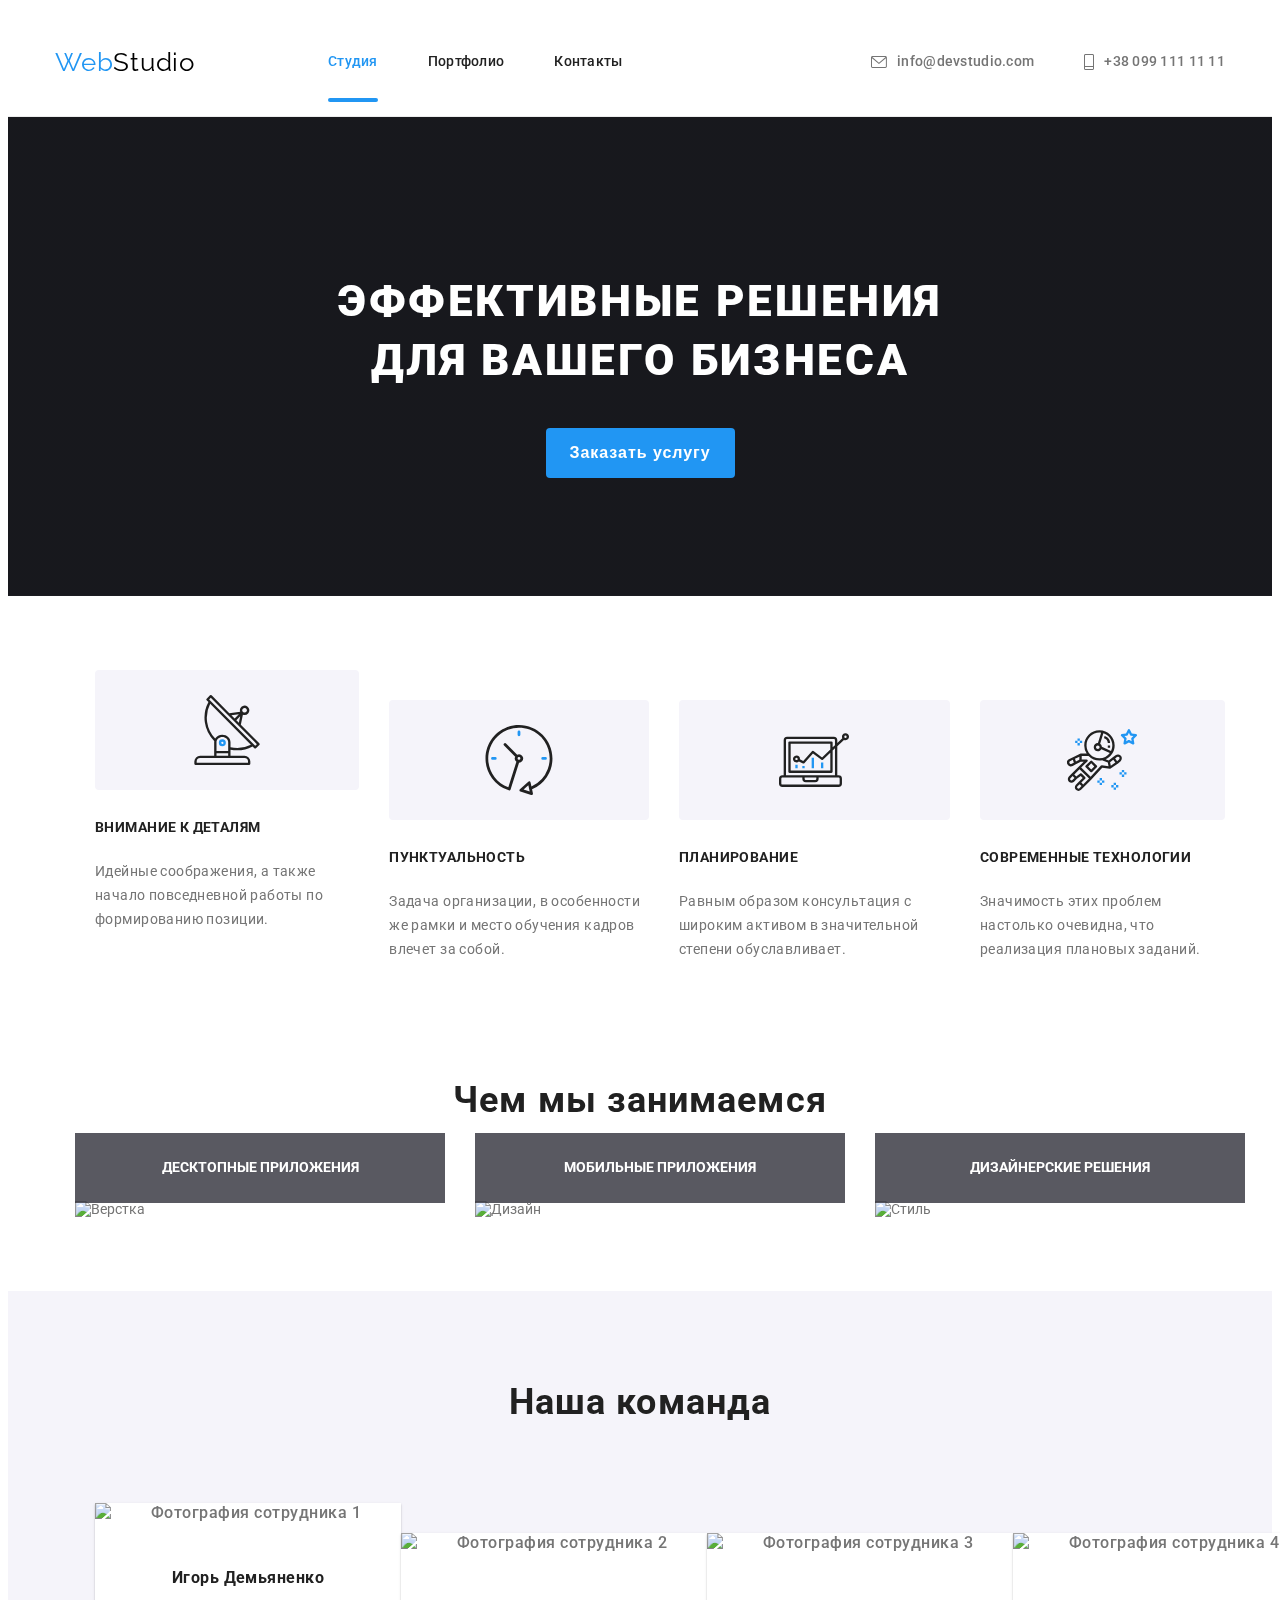
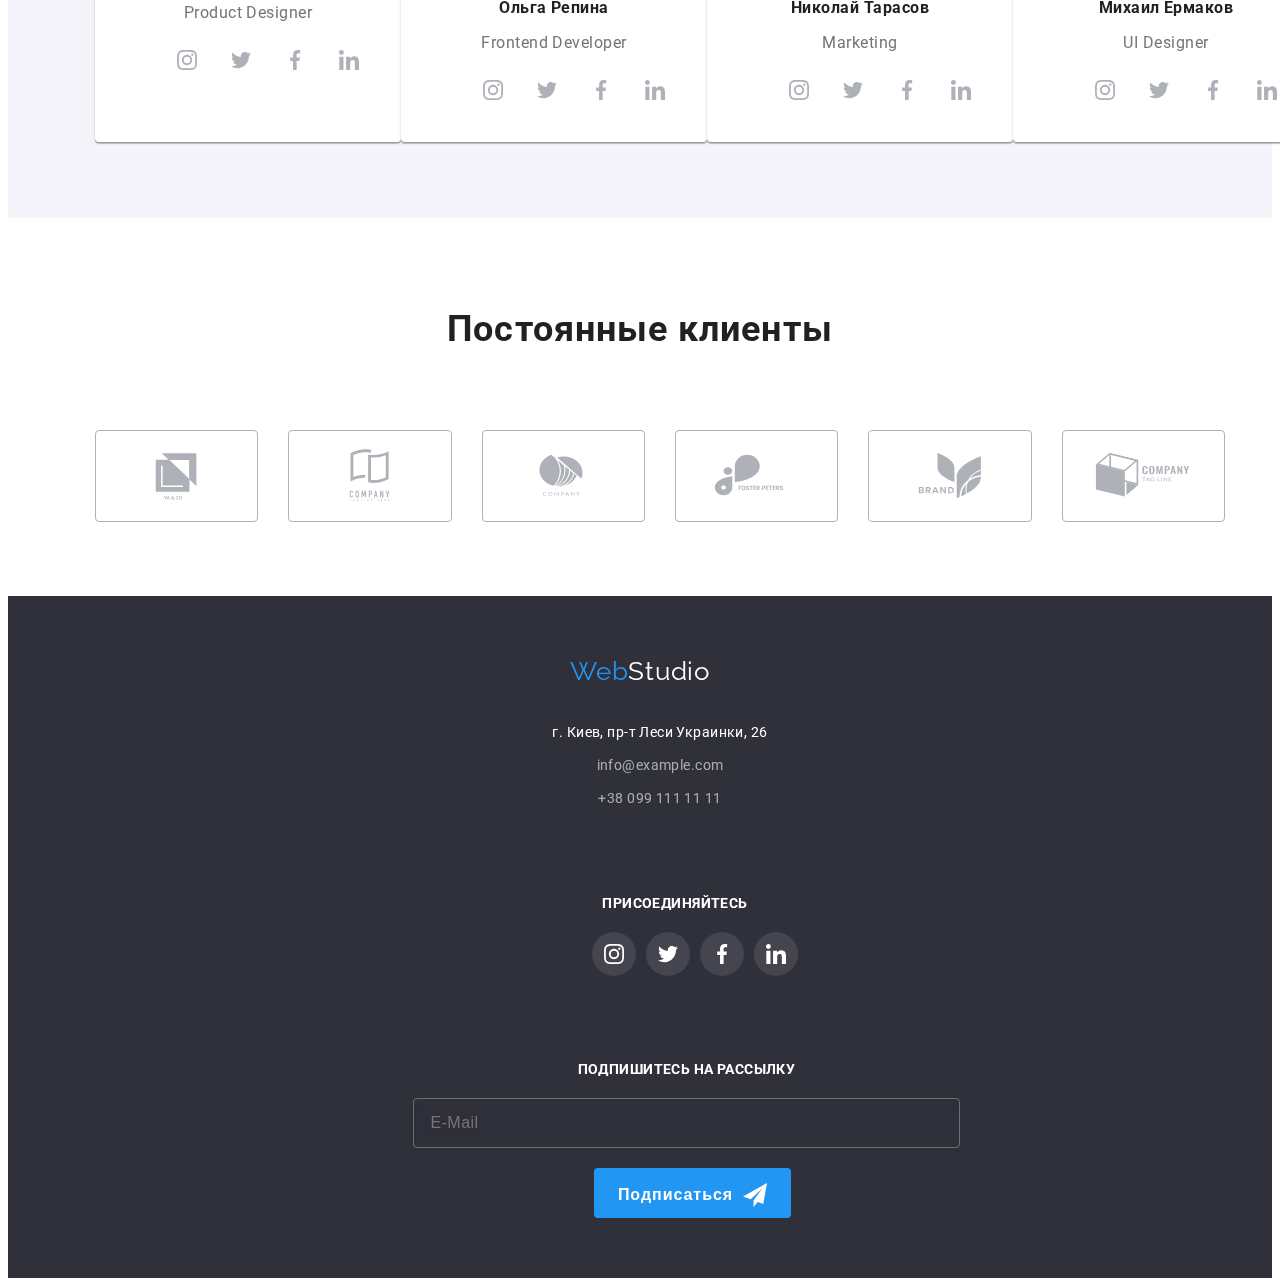
==== index.html @ 8afe24b3 "ver 1" ====
<!DOCTYPE html>
<html lang="ru">
  <head>
    <meta charset="UTF-8" />
    <meta http-equiv="X-UA-Compatible" content="IE=edge" />
    <meta name="viewport" content="width=device-width, initial-scale=1.0" />
    <title>Главная</title>
    <link
      href="https://fonts.googleapis.com/css2?family=Raleway:wght@700&family=Roboto:wght@400;500;700;900&display=swap"
      rel="stylesheet"
    />
    <!-- <link rel="stylesheet" href="node_modules/modern-normalize/modern-normalize.css"> -->
    <link rel="stylesheet" href="./css/normalize.css" />
    <link rel="stylesheet" href="./css/main.min.css" />
  </head>
  <body class="page">
    <!-- Шапка -->
    <header class="page-header">
      <div class="container page-header__container">
        <nav class="navigation">
          <!-- Logo -->
          <div class="logo">
            <a class="logo__link" href="/"
              ><span class="logo__first-text-part">
                Web<span class="logo__second-text-part">Studio</span>
              </span></a
            >
          </div>

          <!-- Navigation -->
          <ul class="navigation__pages">
            <li class="navigation__item">
              <a class="navigation__link navigation__link--active-page" href="./index.html"
                >Студия</a
              >
            </li>
            <li class="navigation__item">
              <a class="navigation__link navigation__link--hover" href="./portfolio.html"
                >Портфолио</a
              >
            </li>
            <li class="navigation__item">
              <a class="navigation__link navigation__link--hover" href="./contacts.html"
                >Контакты</a
              >
            </li>
          </ul>
        </nav>

        <!-- Contacts -->
        <ul class="contacts">
          <li class="contacts__item">
            <a class="contacts__link" href="mailto:info@example.com">
              <svg class="contacts__icon contacts__icon--email">
                <use xlink:href="./images/icons.svg#icon-letter"></use>
              </svg>
              info@devstudio.com
            </a>
          </li>
          <li class="contacts__item">
            <a class="contacts__link" href="tel:380961111111">
              <svg class="contacts__icon contacts__icon--tel">
                <use xlink:href="./images/icons.svg#icon-phone"></use>
              </svg>
              +38 099 111 11 11
            </a>
          </li>
        </ul>

        <!-- Menu button -->
        <svg class="page-header__icon-menu" data-menu>
          <use xlink:href="./images/icons.svg#icon-menu"></use>
        </svg>
      </div>
    </header>

    <main>
      <section class="page-main">
        <!-- Main title -->
        <h1 class="page-main__title is-hidden">Веб-студия по разработке сайтов</h1>

        <!-- Заказать услугу -->
        <section class="order-section">
          <h2 class="order-section__title">Эффективные решения<br />для вашего бизнеса</h2>
          <button class="btn btn--order-section" type="button" data-modal-open>
            Заказать услугу <span></span><span></span><span></span><span></span>
          </button>
        </section>

        <!-- Особенности -->
        <section class="quality-section">
          <div class="container quality-section__container">
            <h2 class="quality-section__title is-hidden">Особенности</h2>

            <ul class="quality-section__list">
              <li class="quality-section__item">
                <div class="quality-section__icon-wrapper">
                  <svg class="quality-section__icon">
                    <use xlink:href="./images/icons.svg#icon-antenna"></use>
                  </svg>
                </div>
                <h3 class="quality-section__item-title">Внимание к деталям</h3>
                <p class="quality-section__text">
                  Идейные соображения, а также начало повседневной работы по формированию позиции.
                </p>
              </li>

              <li class="quality-section__item">
                <div class="quality-section__icon-wrapper">
                  <svg class="quality-section__icon">
                    <use xlink:href="./images/icons.svg#icon-clock"></use>
                  </svg>
                </div>
                <h3 class="quality-section__item-title">Пунктуальность</h3>
                <p class="quality-section__text">
                  Задача организации, в особенности же рамки и место обучения кадров влечет за
                  собой.
                </p>
              </li>

              <li class="quality-section__item">
                <div class="quality-section__icon-wrapper">
                  <svg class="quality-section__icon">
                    <use xlink:href="./images/icons.svg#icon-diagram"></use>
                  </svg>
                </div>
                <h3 class="quality-section__item-title">Планирование</h3>
                <p class="quality-section__text">
                  Равным образом консультация с широким активом в значительной степени
                  обуславливает.
                </p>
              </li>

              <li class="quality-section__item">
                <div class="quality-section__icon-wrapper">
                  <svg class="quality-section__icon">
                    <use xlink:href="./images/icons.svg#icon-astronaut"></use>
                  </svg>
                </div>
                <h3 class="quality-section__item-title">Современные технологии</h3>
                <p class="quality-section__text">
                  Значимость этих проблем настолько очевидна, что реализация плановых заданий.
                </p>
              </li>
            </ul>
          </div>
        </section>

        <!-- Чем мы занимаемся -->
        <section class="ourskills-section">
          <div class="container ourskills-section__container">
            <h2 class="ourskills-section__title">Чем мы занимаемся</h2>

            <ul class="ourskills-section__list">
              <li class="ourskills-section__item">
                <img
                  class="ourskills-section__picture"
                  src="./images/wedo1.jpg"
                  alt="Верстка"
                  width="370"
                />
                <p class="ourskills-section__text">Десктопные приложения</p>
              </li>
              <li class="ourskills-section__item">
                <img
                  class="ourskills-section__picture"
                  src="./images/wedo2.jpg"
                  alt="Дизайн"
                  width="370"
                />
                <p class="ourskills-section__text">Мобильные приложения</p>
              </li>
              <li class="ourskills-section__item">
                <img
                  class="ourskills-section__picture"
                  src="./images/wedo3.jpg"
                  alt="Стиль"
                  width="370"
                />
                <p class="ourskills-section__text">Дизайнерские решения</p>
              </li>
            </ul>
          </div>
        </section>

        <!-- Наша команда -->
        <section class="team-section">
          <div class="container team-section__container">
            <!-- Team title -->
            <h2 class="team-section__title">Наша команда</h2>

            <!-- Team list -->
            <ul class="team-section__list">
              <li class="team-section__item card">
                <img
                  class="card__picture"
                  src="./images/team1.jpg"
                  alt="Фотография сотрудника 1"
                  width="270"
                />
                <div class="card__footer">
                  <h3 class="card__name">Игорь Демьяненко</h3>
                  <p class="card__text">Product Designer</p>

                  <ul class="social-icons">
                    <li class="social-icons__item">
                      <a class="social-icons__link" href="http://instagram.com/smorodsky">
                        <div class="social-icons__ellipse">
                          <svg class="social-icons__icon">
                            <use xlink:href="./images/icons.svg#icon-instagram"></use>
                          </svg>
                        </div>
                      </a>
                    </li>
                    <li class="social-icons__item">
                      <a class="social-icons__link" href="http://twitter.com/smorodskiy">
                        <div class="social-icons__ellipse">
                          <svg class="social-icons__icon">
                            <use xlink:href="./images/icons.svg#icon-twitter"></use>
                          </svg>
                        </div>
                      </a>
                    </li>
                    <li class="social-icons__item">
                      <a class="social-icons__link" href="http://facebook.com/smorodsky">
                        <div class="social-icons__ellipse">
                          <svg class="social-icons__icon">
                            <use xlink:href="./images/icons.svg#icon-facebook"></use>
                          </svg>
                        </div>
                      </a>
                    </li>
                    <li class="social-icons__item">
                      <a class="social-icons__link" href="http://linkedin.com/in/igor-smorodskiy">
                        <div class="social-icons__ellipse">
                          <svg class="social-icons__icon">
                            <use xlink:href="./images/icons.svg#icon-linkedin"></use>
                          </svg>
                        </div>
                      </a>
                    </li>
                  </ul>
                </div>
              </li>

              <li class="team-section__item card">
                <img
                  class="card__picture"
                  src="./images/team2.jpg"
                  alt="Фотография сотрудника 2"
                  width="270"
                />
                <div class="card__footer">
                  <h3 class="card__name">Ольга Репина</h3>
                  <p class="card__text">Frontend Developer</p>

                  <ul class="social-icons">
                    <li class="social-icons__item">
                      <a class="social-icons__link" href="http://instagram.com/smorodsky">
                        <div class="social-icons__ellipse">
                          <svg class="social-icons__icon">
                            <use xlink:href="./images/icons.svg#icon-instagram"></use>
                          </svg>
                        </div>
                      </a>
                    </li>
                    <li class="social-icons__item">
                      <a class="social-icons__link" href="http://twitter.com/smorodskiy">
                        <div class="social-icons__ellipse">
                          <svg class="social-icons__icon">
                            <use xlink:href="./images/icons.svg#icon-twitter"></use>
                          </svg>
                        </div>
                      </a>
                    </li>
                    <li class="social-icons__item">
                      <a class="social-icons__link" href="http://facebook.com/smorodsky">
                        <div class="social-icons__ellipse">
                          <svg class="social-icons__icon">
                            <use xlink:href="./images/icons.svg#icon-facebook"></use>
                          </svg>
                        </div>
                      </a>
                    </li>
                    <li class="social-icons__item">
                      <a class="social-icons__link" href="http://linkedin.com/in/igor-smorodskiy">
                        <div class="social-icons__ellipse">
                          <svg class="social-icons__icon">
                            <use xlink:href="./images/icons.svg#icon-linkedin"></use>
                          </svg>
                        </div>
                      </a>
                    </li>
                  </ul>
                </div>
              </li>

              <li class="team-section__item card">
                <img
                  class="card__picture"
                  src="./images/team3.jpg"
                  alt="Фотография сотрудника 3"
                  width="270"
                />
                <div class="card__footer">
                  <h3 class="card__name">Николай Тарасов</h3>
                  <p class="card__text">Marketing</p>

                  <ul class="social-icons">
                    <li class="social-icons__item">
                      <a class="social-icons__link" href="http://instagram.com/smorodsky">
                        <div class="social-icons__ellipse">
                          <svg class="social-icons__icon">
                            <use xlink:href="./images/icons.svg#icon-instagram"></use>
                          </svg>
                        </div>
                      </a>
                    </li>
                    <li class="social-icons__item">
                      <a class="social-icons__link" href="http://twitter.com/smorodskiy">
                        <div class="social-icons__ellipse">
                          <svg class="social-icons__icon">
                            <use xlink:href="./images/icons.svg#icon-twitter"></use>
                          </svg>
                        </div>
                      </a>
                    </li>
                    <li class="social-icons__item">
                      <a class="social-icons__link" href="http://facebook.com/smorodsky">
                        <div class="social-icons__ellipse">
                          <svg class="social-icons__icon">
                            <use xlink:href="./images/icons.svg#icon-facebook"></use>
                          </svg>
                        </div>
                      </a>
                    </li>
                    <li class="social-icons__item">
                      <a class="social-icons__link" href="http://linkedin.com/in/igor-smorodskiy">
                        <div class="social-icons__ellipse">
                          <svg class="social-icons__icon">
                            <use xlink:href="./images/icons.svg#icon-linkedin"></use>
                          </svg>
                        </div>
                      </a>
                    </li>
                  </ul>
                </div>
              </li>

              <li class="team-section__item card">
                <img
                  class="card__picture"
                  src="./images/team4.jpg"
                  alt="Фотография сотрудника 4"
                  width="270"
                />
                <div class="card__footer">
                  <h3 class="card__name">Михаил Ермаков</h3>
                  <p class="card__text">UI Designer</p>

                  <!-- Social icons -->
                  <ul class="social-icons">
                    <li class="social-icons__item">
                      <a class="social-icons__link" href="http://instagram.com/smorodsky">
                        <div class="social-icons__ellipse">
                          <svg class="social-icons__icon">
                            <use xlink:href="./images/icons.svg#icon-instagram"></use>
                          </svg>
                        </div>
                      </a>
                    </li>
                    <li class="social-icons__item">
                      <a class="social-icons__link" href="http://twitter.com/smorodskiy">
                        <div class="social-icons__ellipse">
                          <svg class="social-icons__icon">
                            <use xlink:href="./images/icons.svg#icon-twitter"></use>
                          </svg>
                        </div>
                      </a>
                    </li>
                    <li class="social-icons__item">
                      <a class="social-icons__link" href="http://facebook.com/smorodsky">
                        <div class="social-icons__ellipse">
                          <svg class="social-icons__icon">
                            <use xlink:href="./images/icons.svg#icon-facebook"></use>
                          </svg>
                        </div>
                      </a>
                    </li>
                    <li class="social-icons__item">
                      <a class="social-icons__link" href="http://linkedin.com/in/igor-smorodskiy">
                        <div class="social-icons__ellipse">
                          <svg class="social-icons__icon">
                            <use xlink:href="./images/icons.svg#icon-linkedin"></use>
                          </svg>
                        </div>
                      </a>
                    </li>
                  </ul>
                </div>
              </li>
            </ul>
          </div>
        </section>

        <!-- Постоянные клиенты -->
        <section class="best-clients-section">
          <div class="container best-clients-section__container">
            <h2 class="best-clients-section__title">Постоянные клиенты</h2>

            <ul class="best-clients-section__list">
              <li class="best-clients-section__item">
                <a href="#" class="best-clients-section__link">
                  <svg class="best-clients-section__icon">
                    <use xlink:href="./images/icons.svg#icon-logo1"></use>
                  </svg>
                </a>
              </li>
              <li class="best-clients-section__item">
                <a href="#" class="best-clients-section__link">
                  <svg class="best-clients-section__icon">
                    <use xlink:href="./images/icons.svg#icon-logo2"></use>
                  </svg>
                </a>
              </li>
              <li class="best-clients-section__item">
                <a href="#" class="best-clients-section__link">
                  <svg class="best-clients-section__icon">
                    <use xlink:href="./images/icons.svg#icon-logo3"></use>
                  </svg>
                </a>
              </li>
              <li class="best-clients-section__item">
                <a href="#" class="best-clients-section__link">
                  <svg class="best-clients-section__icon">
                    <use xlink:href="./images/icons.svg#icon-logo4"></use>
                  </svg>
                </a>
              </li>
              <li class="best-clients-section__item">
                <a href="#" class="best-clients-section__link">
                  <svg class="best-clients-section__icon">
                    <use xlink:href="./images/icons.svg#icon-logo5"></use>
                  </svg>
                </a>
              </li>
              <li class="best-clients-section__item">
                <a href="#" class="best-clients-section__link">
                  <svg class="best-clients-section__icon">
                    <use xlink:href="./images/icons.svg#icon-logo6"></use>
                  </svg>
                </a>
              </li>
            </ul>
          </div>
        </section>
      </section>
    </main>

    <!-- Подвал -->
    <footer class="page-footer">
      <div class="container page-footer__container">
        <div class="page-footer__address-wrapper">
          <!-- Logo -->
          <div class="logo">
            <a class="logo__link logo__link--reset-padding" href="/"
              ><span class="logo__first-text-part">
                Web<span class="logo__second-text-part logo__second-text-part--white">Studio</span>
              </span></a
            >
          </div>

          <!-- Блок с адресом -->
          <address class="address">
            <ul class="address__list">
              <li class="address__item">
                <a
                  class="address__link address__link--white"
                  href="https://www.google.com.ua/maps/@50.4863234,30.4790756,13z?hl=ru"
                  >г. Киев, пр-т Леси Украинки, 26</a
                >
              </li>
              <li class="address__item">
                <a class="address__link" href="mailto:info@example.com">info@example.com</a>
              </li>
              <li class="address__item">
                <a class="address__link" href="tel:380991111111">+38 099 111 11 11</a>
              </li>
            </ul>
          </address>
        </div>

        <!-- Social icons -->
        <div class="page-footer__social-wrapper">
          <h2 class="page-footer__social-wrapper-title">присоединяйтесь</h2>

          <ul class="social-icons">
            <li class="social-icons__item">
              <a class="social-icons__link" href="http://instagram.com/smorodsky">
                <div class="social-icons__ellipse social-icons__ellipse--grey">
                  <svg class="social-icons__icon social-icons__icon--white">
                    <use xlink:href="./images/icons.svg#icon-instagram"></use>
                  </svg>
                </div>
              </a>
            </li>
            <li class="social-icons__item">
              <a class="social-icons__link" href="http://twitter.com/smorodskiy">
                <div class="social-icons__ellipse social-icons__ellipse--grey">
                  <svg class="social-icons__icon social-icons__icon--white">
                    <use xlink:href="./images/icons.svg#icon-twitter"></use>
                  </svg>
                </div>
              </a>
            </li>
            <li class="social-icons__item">
              <a class="social-icons__link" href="http://facebook.com/smorodsky">
                <div class="social-icons__ellipse social-icons__ellipse--grey">
                  <svg class="social-icons__icon social-icons__icon--white">
                    <use xlink:href="./images/icons.svg#icon-facebook"></use>
                  </svg>
                </div>
              </a>
            </li>
            <li class="social-icons__item">
              <a class="social-icons__link" href="http://linkedin.com/in/igor-smorodskiy">
                <div class="social-icons__ellipse social-icons__ellipse--grey">
                  <svg class="social-icons__icon social-icons__icon--white">
                    <use xlink:href="./images/icons.svg#icon-linkedin"></use>
                  </svg>
                </div>
              </a>
            </li>
          </ul>
        </div>

        <!-- Subscribe -->
        <div class="subscribe-section">
          <form action="#">
            <h2 class="subscribe-section__title">Подпишитесь на рассылку</h2>
            <!-- <div class="subscribe-section__wrapper"> -->
            <input
              class="subscribe-section__input"
              type="email"
              name="email"
              placeholder="E-Mail"
            />

            <button class="btn subscribe-section__btn" type="submit">
              Подписаться<svg class="subscribe-section__icon">
                <use xlink:href="./images/icons.svg#icon-send"></use>
              </svg>
            </button>
            <!-- </div> -->
          </form>
        </div>
      </div>
    </footer>

    <!-- Modal window -->
    <div class="modal is-hidden" data-modal>
      <div class="modal__window">
        <!-- Close button -->
        <svg class="modal__close-icon" data-modal-close>
          <use xlink:href="./images/icons.svg#icon-close"></use>
        </svg>

        <!-- Submit form -->
        <form class="modal__form" action="#">
          <div class="modal__form-wrapper" role="group" aria-labelledby="modal__form-label">
            <!-- Form title -->
            <p id="modal__form-label" class="modal__form-title">
              Оставьте свои данные, мы вам перезвоним
            </p>

            <!-- Name -->
            <label class="modal__input-box">
              <span class="modal__input-label">Имя</span>
              <input class="modal__input" type="text" id="input-name" name="input-name" autofocus />
              <svg class="modal__input-icon">
                <use xlink:href="./images/icons.svg#icon-avatar"></use>
              </svg>
            </label>

            <!-- Tel -->
            <label class="modal__input-box">
              <span class="modal__input-label">Телефон</span>
              <input
                class="modal__input"
                type="tel"
                id="input-tel"
                name="input-tel"
                pattern="\+[1-9]{1}[0-9]{3,14}"
              />
              <svg class="modal__input-icon">
                <use xlink:href="./images/icons.svg#icon-mobile"></use>
              </svg>
            </label>

            <!-- Email -->
            <label class="modal__input-box">
              <span class="modal__input-label">Почта</span>
              <input class="modal__input" type="email" id="input-email" name="input-email" />
              <svg class="modal__input-icon">
                <use xlink:href="./images/icons.svg#icon-email"></use>
              </svg>
            </label>

            <!-- Comment -->
            <label class="modal__input-box">
              <span class="modal__input-label">Комментарий</span>
              <textarea
                class="modal__comment-area"
                name="feedback-comment"
                cols="30"
                rows="10"
                placeholder="Введите текст"
              ></textarea>
            </label>

            <!-- Checkbox -->
            <label class="modal__checkbox-box">
              <input class="modal__checkbox-native" type="checkbox" name="agree-policy" />

              <!-- Checkbox icon -->
              <span class="modal__checkbox-icon-custom">
                <svg class="modal__checkbox-icon" data-modal-close>
                  <use xlink:href="./images/icons.svg#icon-check"></use>
                </svg>
              </span>

              <!-- Checkbox text -->
              Соглашаюсь с рассылкой и принимаю
              <a href="#" class="modal__checkbox-agree-contract">Условия договора</a>
            </label>

            <!-- Send button -->
            <button class="btn modal__btn" type="submit">Отправить</button>
          </div>
        </form>
      </div>
    </div>

    <!-- Modal window for orders -->
    <script src="./js/modal.js"></script>
  </body>
</html>
---- css/main.min.css ----
.contacts__link,.navigation__link{padding-top:32px;padding-bottom:32px}.best-clients-section__container,.team-section__container,.ourskills-section__container,.quality-section__container{padding-top:60px;padding-bottom:60px}.best-clients-section__title,.team-section__title,.ourskills-section__title{padding-bottom:50px;font-weight:700;font-size:36px;line-height:1.17;text-align:center;letter-spacing:.03em;color:#212121}.page-footer__social-wrapper-title,.subscribe-section__title{margin-bottom:20px;font-family:"Roboto";font-style:normal;font-weight:700;font-size:14px;line-height:1.14;letter-spacing:.03em;text-transform:uppercase;color:#fff}.is-hidden{position:absolute;opacity:0;visibility:hidden;pointer-events:none}.container{padding-left:15px;padding-right:15px;margin-left:auto;margin-right:auto;margin-top:0;margin-bottom:0;max-width:450px}@media(min-width: 769px){.container{max-width:738px}}@media(min-width: 1025px){.container{max-width:1170px}}.page{font-family:Roboto,"Lucida Sans","Lucida Sans Regular","Lucida Grande","Lucida Sans Unicode",Geneva,Verdana,sans-serif;font-size:14px;background:#fff;color:#757575}a{text-decoration:none}img{display:block}li{list-style:none;padding:0}.logo{font-family:"Raleway";font-size:24px;line-height:1.17;letter-spacing:.03em}.logo__link{display:block;padding-top:16px;padding-bottom:16px}.logo__link--reset-padding{padding:0}.logo__first-text-part{color:#2196f3}.logo__second-text-part{color:#000}.logo__second-text-part--white{color:#fff}@media(min-width: 769px){.logo{font-size:26px;line-height:1.19}}.navigation{display:flex;align-items:center}.navigation__pages{display:none;margin-left:93px;font-weight:500;line-height:1.14;letter-spacing:.02em;color:#212121}.navigation__item{margin-right:50px}.navigation__link{position:relative;display:inline-block;color:#212121}.navigation__link--active-page{color:#2196f3}.navigation__link--active-page::after{position:absolute;left:0;bottom:0;width:100%;height:4px;border-radius:2px;background-color:#2196f3;content:""}.navigation__link--hover::before,.navigation__link--hover::after{position:absolute;left:50%;width:0;border-radius:2px;background-color:#2196f3;color:rgba(0,0,0,0);transition:width .25s cubic-bezier(0.4, 0, 0.2, 1) 0s,left .25s cubic-bezier(0.4, 0, 0.2, 1) 0s;content:""}.navigation__link--hover::after{bottom:0;height:4px}.navigation__link--hover::before{top:35%;height:25px;mix-blend-mode:screen}.navigation__link--hover:hover::after,.navigation__link--hover:hover::before{left:0;width:100%}@media(min-width: 769px){.navigation__pages{display:flex}}.contacts{display:none;font-weight:500;line-height:1.14;letter-spacing:.02em;transition:color .25s cubic-bezier(0.4, 0, 0.2, 1)}.contacts__item{display:flex;align-items:center;margin-left:50px}.contacts__link{display:flex;align-items:center;color:#757575}.contacts__icon{margin-right:10px;fill:#757575}.contacts__icon--email{width:16px;height:12px}.contacts__icon--tel{width:10px;height:16px}.contacts__link:hover,.contacts__link:focus{color:#2196f3}.contacts__link:hover .contacts__icon,.contacts__link:focus .contacts__icon{fill:#2196f3;transition:fill .25s cubic-bezier(0.4, 0, 0.2, 1);-webkit-animation:flip-scale-up-ver .25s cubic-bezier(0.4, 0, 0.2, 1) both;animation:flip-scale-up-ver .25s cubic-bezier(0.4, 0, 0.2, 1) both}@-webkit-keyframes flip-scale-up-ver{0%{transform:rotateY(0)}50%{transform:rotateY(90deg)}100%{transform:rotateY(180deg)}}@keyframes flip-scale-up-ver{0%{transform:rotateY(0)}50%{transform:rotateY(90deg)}100%{transform:rotateY(180deg)}}@media screen and (min-width: 768px){.contacts{display:flex}}.address__list{font-style:normal;line-height:1.71;letter-spacing:.03em}.address__item{padding-top:9px}.address__item:first-child{padding-top:20px}.address__link{color:rgba(255,255,255,.6);transition:color .25s cubic-bezier(0.4, 0, 0.2, 1)}.address__link--white{color:#fff}.address__link:focus,.address__link:hover{color:#2196f3}.subscribe-section{width:100%}.subscribe-section__input{vertical-align:top;box-sizing:border-box;padding:15px 16px 15px 16px;width:100%;height:50px;font-size:16px;line-height:1.26;letter-spacing:.03em;color:rgba(255,255,255,.6);background-color:rgba(0,0,0,0);border:1px solid rgba(255,255,255,.3);filter:drop-shadow(0px 4px 4px rgba(0, 0, 0, 0.15));border-radius:4px}.subscribe-section__input:invalid{border:2px solid red}.subscribe-section__btn{margin-top:20px;transition:box-shadow .25s cubic-bezier(0.4, 0, 0.2, 1)}.subscribe-section__icon{position:relative;top:7px;padding-left:10px;width:24px;height:24px;fill:#fff}@media(min-width: 1025px){.subscribe-section{margin-left:93px}.subscribe-section__btn{margin-left:12px}}.subscribe-section__btn:hover{box-shadow:0px 4px 4px rgba(0,0,0,.15)}.btn{height:50px;padding-left:24px;padding-right:24px;align-items:center;font-weight:700;font-size:16px;line-height:1.87;letter-spacing:.06em;border-radius:4px;border:0;background:#2196f3;color:#fff;cursor:pointer}.social-icons{display:flex;justify-content:center}.social-icons__item:first-child{margin-left:0}.social-icons__item{margin-left:10px}.social-icons__ellipse{display:flex;justify-content:center;align-items:center;width:44px;height:44px;border-radius:50%;background-color:#fff;transition:background-color,.25s cubic-bezier(0.4, 0, 0.2, 1)}.social-icons__ellipse--grey{background-color:rgba(255,255,255,.1)}.social-icons__icon{width:20px;height:20px;fill:#afb1b8;transition:fill,.25s cubic-bezier(0.4, 0, 0.2, 1)}.social-icons__icon--white{fill:#fff}.social-icons__ellipse:hover{background-color:#2196f3}.social-icons__ellipse:hover .social-icons__icon{fill:#fff}.page-header{border-bottom:#ececec;border-bottom-style:solid;border-bottom-width:1px}.page-header__container{display:flex;align-items:center;justify-content:space-between}.page-header__icon-menu{width:24px;height:16px}@media(min-width: 769px){.page-header__icon-menu{display:none}}.page-footer{padding-top:60px;padding-bottom:60px;background-color:#2f303a}.page-footer__container{display:flex;gap:60px;flex-direction:column;align-items:center;text-align:center}@media(min-width: 769px){.page-footer{display:flex}}@media(min-width: 1025px){.page-footer__social-wrapper{margin-left:70px}}.order-section{max-width:1600px;margin-right:auto;margin-left:auto;padding-top:118px;padding-bottom:118px;background-repeat:no-repeat;background-position:center;background-size:cover;background-color:#2f303a;background-image:linear-gradient(rgba(0, 0, 0, 0.5), rgba(0, 0, 0, 0.5)),url(../images/bg_hero.jpg)}.order-section__title{font-size:26px;line-height:1.61;font-weight:900;text-align:center;letter-spacing:.06em;text-transform:uppercase;color:#fff}.order-section span{position:absolute;left:calc((var(--n) - 1)*25%);width:25%;height:100%;border-radius:50%;background-color:#0372f1;transform:translateY(100%);transition:.25s;transition-timing-function:cubic-bezier(0.4, 0, 0.2, 1);transition-delay:calc((var(--n) - 1)*.05s);z-index:-1}.order-section span:nth-child(1){--n: 1}.order-section span:nth-child(2){--n: 2}.order-section span:nth-child(3){--n: 3}.order-section span:nth-child(4){--n: 4}@media(min-width: 769px){.order-section__title{font-size:44px;line-height:1.36}}.btn--order-section{position:relative;display:block;margin:30px auto 0;overflow:hidden;z-index:1}.btn--order-section:hover{color:#fff}.btn--order-section:hover span{transform:translateY(0) scale(2)}.quality-section__list{display:block}.quality-section__item:first-child{margin-top:0}.quality-section__item{margin-top:30px}.quality-section__icon-wrapper{display:flex;justify-content:center;height:120px;box-sizing:border-box;align-items:center;margin-bottom:30px;background:#f5f4fa;border-radius:4px}.quality-section__icon{width:70px;height:70px}.quality-section__item-title{padding-bottom:10px;font-weight:700;font-size:14px;line-height:1.14;text-align:center;letter-spacing:.03em;text-transform:uppercase;color:#212121}.quality-section__text{font-size:14px;line-height:1.71;letter-spacing:.03em}@media(min-width: 769px){.quality-section__list{display:flex;justify-content:center}.quality-section__item:first-child{margin-left:0}.quality-section__item{margin-left:30px}.quality-section__item-title{text-align:left}}.ourskills-section{display:none;padding-top:0}.ourskills-section__container{padding-top:0}.ourskills-section__list{display:flex;justify-content:center}.ourskills-section__item{position:relative;margin-right:30px}.ourskills-section__item:last-child{margin-right:0}.ourskills-section__picture{position:relative;display:block}.ourskills-section__text{position:absolute;bottom:0;height:70px;width:100%;display:flex;justify-content:center;align-items:center;font-weight:700;line-height:1.14;text-transform:uppercase;color:#fff;background:rgba(47,48,58,.8)}@media(min-width: 769px){.ourskills-section{display:block}}.team-section{background-color:#f5f4fa}.team-section__title{color:#212121}.team-section__list{display:block;font-weight:500;font-size:16px;line-height:1.187;text-align:center;letter-spacing:.03em}.team-section__item:first-child{margin-top:0}.team-section__item{margin-top:30px}@media(min-width: 1025px){.team-section__list{display:flex;justify-content:space-between}}.best-clients-section__list{display:grid;gap:30px;grid-template-columns:1fr 1fr;justify-content:center}.best-clients-section__item{display:flex;width:100%;align-items:center;justify-content:center;box-sizing:border-box;height:92px;border:1px solid #afb1b8;border-radius:4px;cursor:pointer}.best-clients-section__link{position:relative;display:flex;align-items:center;justify-content:center;width:100%;height:100%}.best-clients-section__icon{width:106px;height:60px;fill:#afb1b8;transition:fill .25s cubic-bezier(0.4, 0, 0.2, 1)}@media(min-width: 769px){.best-clients-section__list{grid-template-columns:1fr 1fr 1fr}}@media(min-width: 1025px){.best-clients-section__list{display:flex;gap:30px}}.best-clients-section__link:after,.best-clients-section__link:before{position:absolute;left:-2px;display:inline-block;height:98%;width:99%;opacity:0;transition:opacity .25s cubic-bezier(0.4, 0, 0.2, 1),transform .25s cubic-bezier(0.4, 0, 0.2, 1);content:""}.best-clients-section__link:before{border-radius:7px;border-left:3px solid #2196f3;border-right:3px solid #2196f3;transform:scale(1, 0);height:102%}.best-clients-section__link:after{border-radius:7px;border-bottom:3px solid #2196f3;border-top:3px solid #2196f3;transform:scale(0, 1);left:-2px;width:101%}.best-clients-section__link:hover:after,.best-clients-section__link:hover:before{opacity:1;transform:scale(1)}.best-clients-section__item:focus .best-clients-section__icon,.best-clients-section__item:hover .best-clients-section__icon{fill:#2196f3}.modal{position:fixed;top:0;left:0;bottom:0;right:0;background:rgba(0,0,0,.2);z-index:100;transition:opacity .25s,visibility .25s}.modal__window{position:relative;top:50%;left:50%;width:528px;transform:translate(-50%, -50%);box-shadow:0px 1px 3px rgba(0,0,0,.12),0px 1px 1px rgba(0,0,0,.14),0px 2px 1px rgba(0,0,0,.2);border-radius:4px;background-color:#fff}.modal__close-icon{position:absolute;right:0;margin:8px;width:30px;height:30px;border:1px solid rgba(0,0,0,.1);border-radius:50%;background:#fff;transition:fill .25s cubic-bezier(0.4, 0, 0.2, 1);cursor:pointer}.modal__form-wrapper{display:flex;flex-direction:column;height:100%;padding:40px}.modal__form-title{margin-bottom:12px;font-weight:700;font-size:20px;line-height:1.15;text-align:center;letter-spacing:.03em;color:#212121}.modal__input-box{position:relative;font-size:12px;line-height:1.17;letter-spacing:.01em}.modal__input-label{display:block;margin-top:10px;margin-bottom:4px}.modal__input{box-sizing:border-box;padding-left:40px;width:100%;height:40px;border:1px solid rgba(33,33,33,.2);border-radius:4px;outline:none;transition:border .25s cubic-bezier(0.4, 0, 0.2, 1)}.modal__input-icon{position:absolute;top:58%;left:12px;width:18px;height:18px;transition:fill .25s cubic-bezier(0.4, 0, 0.2, 1);pointer-events:none}.modal__comment-area{width:100%;padding:12px;height:120px;resize:none;border:1px solid rgba(33,33,33,.2);border-radius:4px;font-size:14px;line-height:1.14;letter-spacing:.01em;box-sizing:border-box;outline:none;transition:border .25s cubic-bezier(0.4, 0, 0.2, 1)}.modal__checkbox-box{display:flex;align-items:center;gap:8px;margin-top:20px;line-height:1.71;letter-spacing:.03em}.modal__checkbox-native{-moz-appearance:none;-webkit-appearance:none;appearance:none}.modal__checkbox-icon-custom{position:relative;display:inline-block;width:16px;height:15px;border:2px solid #000;border-radius:2px;box-sizing:border-box;fill:rgba(0,0,0,0)}.modal__checkbox-icon{position:absolute;display:block;top:-2px;left:-2px;width:16px;height:15px}.modal__checkbox-agree-contract{color:#2196f3;text-decoration:underline}.modal__comment-area::-moz-placeholder{color:rgba(117,117,117,.5)}.modal__comment-area:-ms-input-placeholder{color:rgba(117,117,117,.5)}.modal__comment-area::placeholder{color:rgba(117,117,117,.5)}.modal__btn{margin:30px auto 0;background:#2196f3;border-radius:4px;border:none;transition:box-shadow .25s cubic-bezier(0.4, 0, 0.2, 1)}.modal__close-icon:hover{fill:#2196f3}.modal__input-box .modal__input:focus,.modal__input-box .modal__input:hover{border:1px solid #2196f3;fill:#2196f3}.modal__input-box .modal__input:hover+.modal__input-icon{fill:#2196f3}.modal__input:invalid{border:2px solid red}.modal__comment-area:focus,.modal__comment-area:hover{border:1px solid #2196f3}.modal__checkbox-native:focus+.modal__checkbox-icon-custom::before{position:absolute;top:-4px;left:-4px;width:16px;height:15px;border:2px solid rgba(255,99,71,.5);border-radius:2px;content:""}.modal__checkbox-native:checked+.modal__checkbox-icon-custom{border:2px solid rgba(0,0,0,0)}.modal__checkbox-native:checked+.modal__checkbox-icon-custom>.modal__checkbox-icon{fill:#2196f3}.modal__checkbox-native:disabled+.modal__checkbox-icon-custom{border:2px solid gray}.modal__checkbox-native:disabled:checked+.modal__checkbox-icon-custom{opacity:.5}.modal__btn:hover{box-shadow:0px 4px 4px rgba(0,0,0,.15)}.card{background:#fff;box-shadow:0px 1px 3px rgba(0,0,0,.12),0px 1px 1px rgba(0,0,0,.14),0px 2px 1px rgba(0,0,0,.2);border-radius:0px 0px 4px 4px}.card__picture{display:block;box-sizing:border-box;min-width:100%}.card__footer{padding:30px}.card__name{margin-bottom:10px;font-size:16px;color:#212121}.card__text{margin-bottom:16px;font-weight:400}.page-portfolio__container{padding-top:94px;padding-bottom:94px}.filter{margin-bottom:50px}.filter__list{display:flex;justify-content:center;flex-wrap:wrap}.filter__item{margin-left:8px}.filter__item:first-child{margin-left:0}.filter__btn{position:relative;height:38px;width:auto;padding-left:22px;padding-right:22px;font-weight:500;font-size:16px;line-height:1.63;letter-spacing:.03em;color:#000;background-color:rgba(0,0,0,0);overflow:hidden;transition:background-color .25s cubic-bezier(0.4, 0, 0.2, 1),color .25s cubic-bezier(0.4, 0, 0.2, 1),box-shadow .25s cubic-bezier(0.4, 0, 0.2, 1);cursor:pointer}.filter__btn::before,.filter__btn::after{content:"";position:absolute;left:0;top:0;right:0;bottom:0;height:100%;background-color:#2196f3;z-index:-1;transform:translate3D(0, -100%, 0);transition:transform .25s cubic-bezier(0.4, 0, 0.2, 1)}.filter__btn::after{width:200%;transform-origin:0 bottom;transform:translate3D(-50%, 0, 0) rotate(-50deg)}.filter__btn:before{background:#f5f4fa;z-index:-2;transform:translate3D(0, 0, 0)}.filter__btn--active{color:#fff;background-color:#2196f3;box-shadow:0px 3px 1px rgba(0,0,0,.1),0px 1px 2px rgba(0,0,0,.08),0px 2px 2px rgba(0,0,0,.12)}.filter__btn:hover{color:#fff;box-shadow:0px 3px 1px rgba(0,0,0,.1),0px 1px 2px rgba(0,0,0,.08),0px 2px 2px rgba(0,0,0,.12)}.filter__btn:hover::after{transform:rotate(0deg);transition:transform .25s}.template-section__list{margin:-15px;display:flex;flex-wrap:wrap;justify-content:center}.template-section__item{margin:15px;max-width:370px;box-sizing:border-box;background:#fff}.template-section__link{line-height:0;color:inherit;transition:box-shadow .25s cubic-bezier(0.4, 0, 0.2, 1);cursor:pointer}.template-section__header{position:relative;overflow:hidden}.template-section__picture{display:block;max-width:100%;box-sizing:border-box}.template-section__text-float{position:absolute;top:100%;bottom:0;padding:63px 24px;font-size:18px;line-height:1.56;letter-spacing:.03em;background-color:#2196f3;color:#fff;transition:top .25s cubic-bezier(0.4, 0, 0.2, 1)}.template-section__footer{padding:20px 24px;border:1px solid #eee}.template-section__footer-title{font-weight:700;font-size:18px;letter-spacing:.06em;color:#212121}.template-section__footer-text{font-size:16px;letter-spacing:.03em}.template-section__footer-title,.template-section__footer-text{line-height:2}.template-section__link:hover{box-shadow:0px 1px 1px rgba(0,0,0,.12),0px 4px 4px rgba(0,0,0,.06),1px 4px 6px rgba(0,0,0,.16)}.template-section__link:hover .template-section__text-float{top:0;display:block}/*# sourceMappingURL=main.min.css.map */
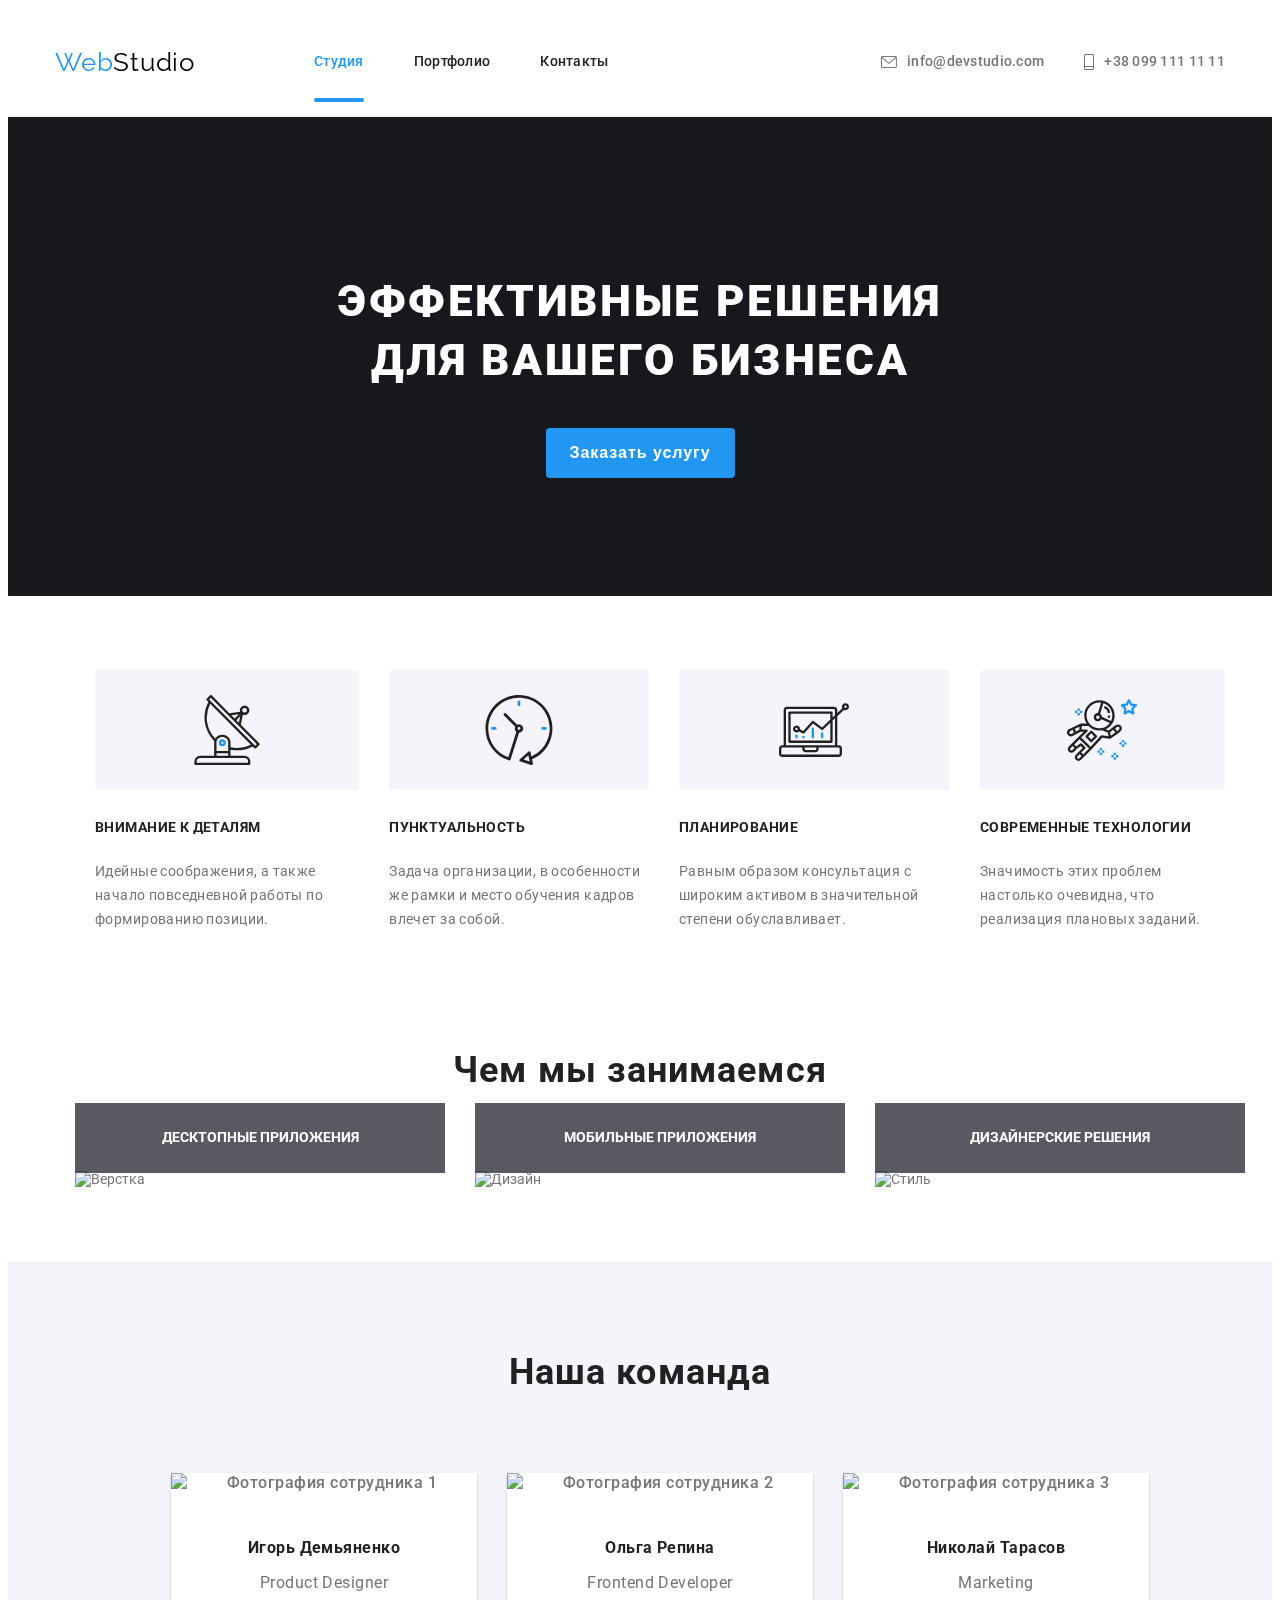
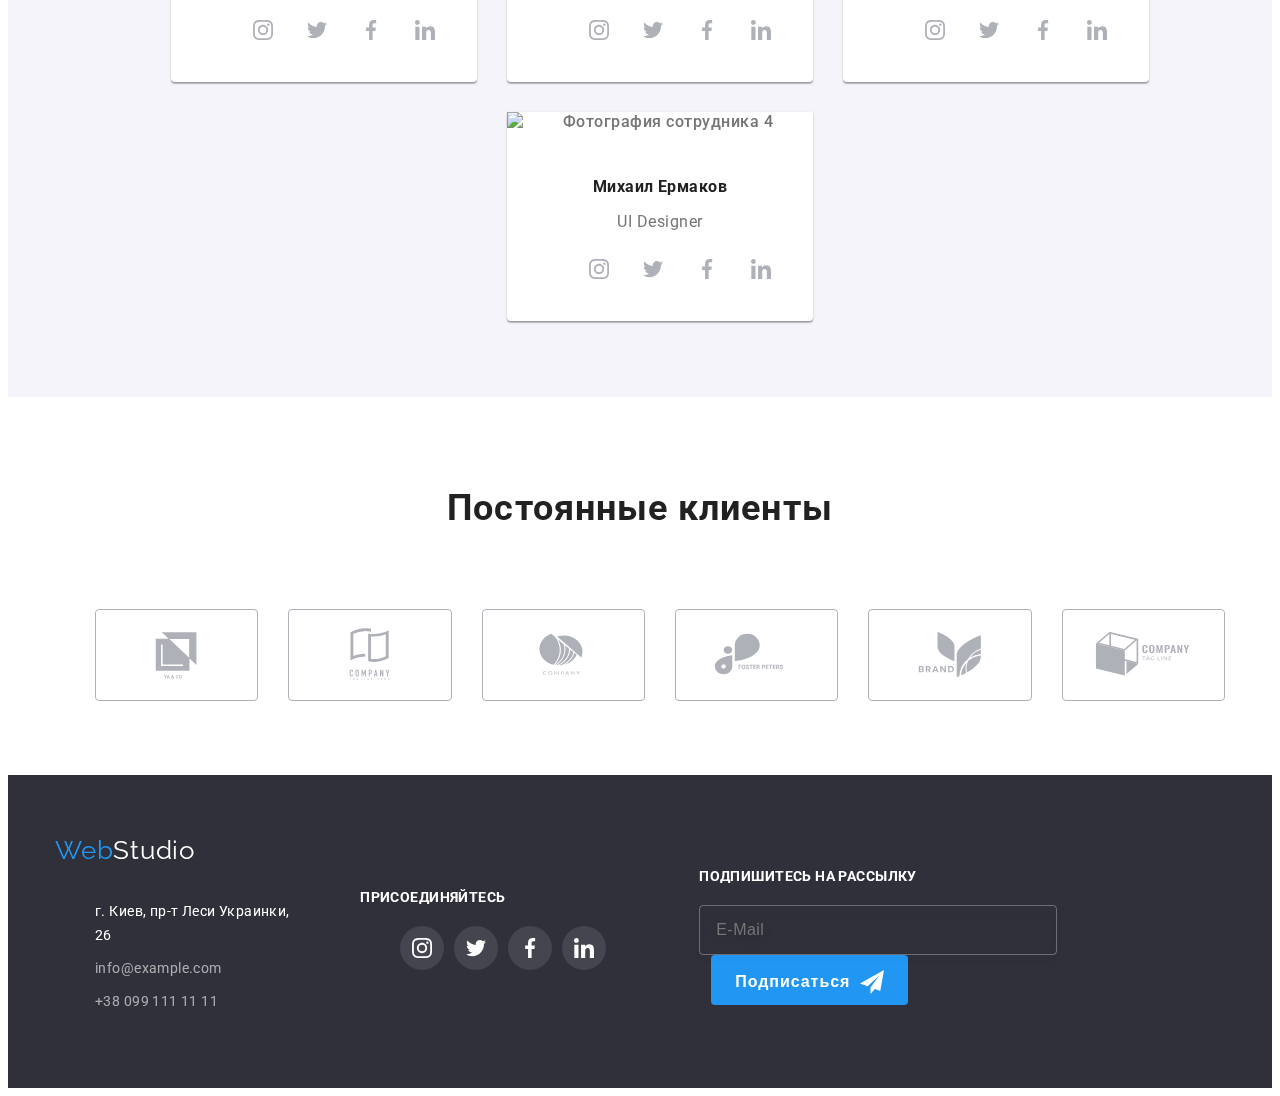
==== commit 499ea2e4: "mobile-menu" ====
--- a/index.html
+++ b/index.html
@@ -68,7 +68,7 @@
         </ul>
 
         <!-- Menu button -->
-        <svg class="page-header__icon-menu" data-menu>
+        <svg class="page-header__icon-menu" data-menu-button>
           <use xlink:href="./images/icons.svg#icon-menu"></use>
         </svg>
       </div>
@@ -561,7 +561,7 @@
     <div class="modal is-hidden" data-modal>
       <div class="modal__window">
         <!-- Close button -->
-        <svg class="modal__close-icon" data-modal-close>
+        <svg class="modal__close-button" data-modal-close>
           <use xlink:href="./images/icons.svg#icon-close"></use>
         </svg>
 
@@ -630,8 +630,8 @@
               </span>
 
               <!-- Checkbox text -->
-              Соглашаюсь с рассылкой и принимаю
-              <a href="#" class="modal__checkbox-agree-contract">Условия договора</a>
+              Погоджуюся з розсилкою та приймаю
+              <a href="#" class="modal__checkbox-agree-contract">Умови договору</a>
             </label>
 
             <!-- Send button -->
@@ -641,7 +641,51 @@
       </div>
     </div>
 
+    <!-- Hamburger menu window -->
+    <div class="menu" data-menu>
+
+      <!-- Close button -->
+      <svg class="menu__close-button" data-menu-button>
+        <use xlink:href="./images/icons.svg#icon-close"></use>
+      </svg>
+
+      <ul class="menu__pages">
+        <li class="menu__page"><a class="menu__link" href="./index.html">Студія</a></li>
+        <li class="menu__page"><a class="menu__link" href="./portfolio.html">Портфоліо</a></li>
+        <li class="menu__page"><a class="menu__link" href="./contacts.html">Контакти</a></li>
+      </ul>
+
+      <div class="menu__bootom-wrapper">
+        <ul class="menu__contacts">
+          <li class="menu__contact">
+            <a class="menu__link" href="tel:380961111111">+38 096 111 11 11</a>
+          </li>
+          <li class="menu__contact">
+            <a class="menu__link" href="mailto:info@example.com">info@devstudio.com</a>
+          </li>
+        </ul>
+
+        <ul class="menu__social-links">
+          <li class="menu__social-link">
+            <a class="menu__link" href="http://instagram.com/smorodsky">Instagram</a>
+          </li>
+          <li class="menu__social-link">
+            <a class="menu__link" href="http://twitter.com/smorodskiy">Twitter</a>
+          </li>
+          <li class="menu__social-link">
+            <a class="menu__link" href="http://facebook.com/smorodsky">Facebook</a>
+          </li>
+          <li class="menu__social-link">
+            <a class="menu__link" href="http://linkedin.com/in/igor-smorodskiy">LinkedIn</a>
+          </li>
+        </ul>
+      </div>
+    </div>
+
     <!-- Modal window for orders -->
     <script src="./js/modal.js"></script>
+
+    <!-- Hamburger menu -->
+    <script src="./js/mobile-menu.js"></script>
   </body>
 </html>
--- a/css/main.min.css
+++ b/css/main.min.css
@@ -1 +1 @@
-.contacts__link,.navigation__link{padding-top:32px;padding-bottom:32px}.best-clients-section__container,.team-section__container,.ourskills-section__container,.quality-section__container{padding-top:60px;padding-bottom:60px}.best-clients-section__title,.team-section__title,.ourskills-section__title{padding-bottom:50px;font-weight:700;font-size:36px;line-height:1.17;text-align:center;letter-spacing:.03em;color:#212121}.page-footer__social-wrapper-title,.subscribe-section__title{margin-bottom:20px;font-family:"Roboto";font-style:normal;font-weight:700;font-size:14px;line-height:1.14;letter-spacing:.03em;text-transform:uppercase;color:#fff}.is-hidden{position:absolute;opacity:0;visibility:hidden;pointer-events:none}.container{padding-left:15px;padding-right:15px;margin-left:auto;margin-right:auto;margin-top:0;margin-bottom:0;max-width:450px}@media(min-width: 769px){.container{max-width:738px}}@media(min-width: 1025px){.container{max-width:1170px}}.page{font-family:Roboto,"Lucida Sans","Lucida Sans Regular","Lucida Grande","Lucida Sans Unicode",Geneva,Verdana,sans-serif;font-size:14px;background:#fff;color:#757575}a{text-decoration:none}img{display:block}li{list-style:none;padding:0}.logo{font-family:"Raleway";font-size:24px;line-height:1.17;letter-spacing:.03em}.logo__link{display:block;padding-top:16px;padding-bottom:16px}.logo__link--reset-padding{padding:0}.logo__first-text-part{color:#2196f3}.logo__second-text-part{color:#000}.logo__second-text-part--white{color:#fff}@media(min-width: 769px){.logo{font-size:26px;line-height:1.19}}.navigation{display:flex;align-items:center}.navigation__pages{display:none;margin-left:93px;font-weight:500;line-height:1.14;letter-spacing:.02em;color:#212121}.navigation__item{margin-right:50px}.navigation__link{position:relative;display:inline-block;color:#212121}.navigation__link--active-page{color:#2196f3}.navigation__link--active-page::after{position:absolute;left:0;bottom:0;width:100%;height:4px;border-radius:2px;background-color:#2196f3;content:""}.navigation__link--hover::before,.navigation__link--hover::after{position:absolute;left:50%;width:0;border-radius:2px;background-color:#2196f3;color:rgba(0,0,0,0);transition:width .25s cubic-bezier(0.4, 0, 0.2, 1) 0s,left .25s cubic-bezier(0.4, 0, 0.2, 1) 0s;content:""}.navigation__link--hover::after{bottom:0;height:4px}.navigation__link--hover::before{top:35%;height:25px;mix-blend-mode:screen}.navigation__link--hover:hover::after,.navigation__link--hover:hover::before{left:0;width:100%}@media(min-width: 769px){.navigation__pages{display:flex}}.contacts{display:none;font-weight:500;line-height:1.14;letter-spacing:.02em;transition:color .25s cubic-bezier(0.4, 0, 0.2, 1)}.contacts__item{display:flex;align-items:center;margin-left:50px}.contacts__link{display:flex;align-items:center;color:#757575}.contacts__icon{margin-right:10px;fill:#757575}.contacts__icon--email{width:16px;height:12px}.contacts__icon--tel{width:10px;height:16px}.contacts__link:hover,.contacts__link:focus{color:#2196f3}.contacts__link:hover .contacts__icon,.contacts__link:focus .contacts__icon{fill:#2196f3;transition:fill .25s cubic-bezier(0.4, 0, 0.2, 1);-webkit-animation:flip-scale-up-ver .25s cubic-bezier(0.4, 0, 0.2, 1) both;animation:flip-scale-up-ver .25s cubic-bezier(0.4, 0, 0.2, 1) both}@-webkit-keyframes flip-scale-up-ver{0%{transform:rotateY(0)}50%{transform:rotateY(90deg)}100%{transform:rotateY(180deg)}}@keyframes flip-scale-up-ver{0%{transform:rotateY(0)}50%{transform:rotateY(90deg)}100%{transform:rotateY(180deg)}}@media screen and (min-width: 768px){.contacts{display:flex}}.address__list{font-style:normal;line-height:1.71;letter-spacing:.03em}.address__item{padding-top:9px}.address__item:first-child{padding-top:20px}.address__link{color:rgba(255,255,255,.6);transition:color .25s cubic-bezier(0.4, 0, 0.2, 1)}.address__link--white{color:#fff}.address__link:focus,.address__link:hover{color:#2196f3}.subscribe-section{width:100%}.subscribe-section__input{vertical-align:top;box-sizing:border-box;padding:15px 16px 15px 16px;width:100%;height:50px;font-size:16px;line-height:1.26;letter-spacing:.03em;color:rgba(255,255,255,.6);background-color:rgba(0,0,0,0);border:1px solid rgba(255,255,255,.3);filter:drop-shadow(0px 4px 4px rgba(0, 0, 0, 0.15));border-radius:4px}.subscribe-section__input:invalid{border:2px solid red}.subscribe-section__btn{margin-top:20px;transition:box-shadow .25s cubic-bezier(0.4, 0, 0.2, 1)}.subscribe-section__icon{position:relative;top:7px;padding-left:10px;width:24px;height:24px;fill:#fff}@media(min-width: 1025px){.subscribe-section{margin-left:93px}.subscribe-section__btn{margin-left:12px}}.subscribe-section__btn:hover{box-shadow:0px 4px 4px rgba(0,0,0,.15)}.btn{height:50px;padding-left:24px;padding-right:24px;align-items:center;font-weight:700;font-size:16px;line-height:1.87;letter-spacing:.06em;border-radius:4px;border:0;background:#2196f3;color:#fff;cursor:pointer}.social-icons{display:flex;justify-content:center}.social-icons__item:first-child{margin-left:0}.social-icons__item{margin-left:10px}.social-icons__ellipse{display:flex;justify-content:center;align-items:center;width:44px;height:44px;border-radius:50%;background-color:#fff;transition:background-color,.25s cubic-bezier(0.4, 0, 0.2, 1)}.social-icons__ellipse--grey{background-color:rgba(255,255,255,.1)}.social-icons__icon{width:20px;height:20px;fill:#afb1b8;transition:fill,.25s cubic-bezier(0.4, 0, 0.2, 1)}.social-icons__icon--white{fill:#fff}.social-icons__ellipse:hover{background-color:#2196f3}.social-icons__ellipse:hover .social-icons__icon{fill:#fff}.page-header{border-bottom:#ececec;border-bottom-style:solid;border-bottom-width:1px}.page-header__container{display:flex;align-items:center;justify-content:space-between}.page-header__icon-menu{width:24px;height:16px}@media(min-width: 769px){.page-header__icon-menu{display:none}}.page-footer{padding-top:60px;padding-bottom:60px;background-color:#2f303a}.page-footer__container{display:flex;gap:60px;flex-direction:column;align-items:center;text-align:center}@media(min-width: 769px){.page-footer{display:flex}}@media(min-width: 1025px){.page-footer__social-wrapper{margin-left:70px}}.order-section{max-width:1600px;margin-right:auto;margin-left:auto;padding-top:118px;padding-bottom:118px;background-repeat:no-repeat;background-position:center;background-size:cover;background-color:#2f303a;background-image:linear-gradient(rgba(0, 0, 0, 0.5), rgba(0, 0, 0, 0.5)),url(../images/bg_hero.jpg)}.order-section__title{font-size:26px;line-height:1.61;font-weight:900;text-align:center;letter-spacing:.06em;text-transform:uppercase;color:#fff}.order-section span{position:absolute;left:calc((var(--n) - 1)*25%);width:25%;height:100%;border-radius:50%;background-color:#0372f1;transform:translateY(100%);transition:.25s;transition-timing-function:cubic-bezier(0.4, 0, 0.2, 1);transition-delay:calc((var(--n) - 1)*.05s);z-index:-1}.order-section span:nth-child(1){--n: 1}.order-section span:nth-child(2){--n: 2}.order-section span:nth-child(3){--n: 3}.order-section span:nth-child(4){--n: 4}@media(min-width: 769px){.order-section__title{font-size:44px;line-height:1.36}}.btn--order-section{position:relative;display:block;margin:30px auto 0;overflow:hidden;z-index:1}.btn--order-section:hover{color:#fff}.btn--order-section:hover span{transform:translateY(0) scale(2)}.quality-section__list{display:block}.quality-section__item:first-child{margin-top:0}.quality-section__item{margin-top:30px}.quality-section__icon-wrapper{display:flex;justify-content:center;height:120px;box-sizing:border-box;align-items:center;margin-bottom:30px;background:#f5f4fa;border-radius:4px}.quality-section__icon{width:70px;height:70px}.quality-section__item-title{padding-bottom:10px;font-weight:700;font-size:14px;line-height:1.14;text-align:center;letter-spacing:.03em;text-transform:uppercase;color:#212121}.quality-section__text{font-size:14px;line-height:1.71;letter-spacing:.03em}@media(min-width: 769px){.quality-section__list{display:flex;justify-content:center}.quality-section__item:first-child{margin-left:0}.quality-section__item{margin-left:30px}.quality-section__item-title{text-align:left}}.ourskills-section{display:none;padding-top:0}.ourskills-section__container{padding-top:0}.ourskills-section__list{display:flex;justify-content:center}.ourskills-section__item{position:relative;margin-right:30px}.ourskills-section__item:last-child{margin-right:0}.ourskills-section__picture{position:relative;display:block}.ourskills-section__text{position:absolute;bottom:0;height:70px;width:100%;display:flex;justify-content:center;align-items:center;font-weight:700;line-height:1.14;text-transform:uppercase;color:#fff;background:rgba(47,48,58,.8)}@media(min-width: 769px){.ourskills-section{display:block}}.team-section{background-color:#f5f4fa}.team-section__title{color:#212121}.team-section__list{display:block;font-weight:500;font-size:16px;line-height:1.187;text-align:center;letter-spacing:.03em}.team-section__item:first-child{margin-top:0}.team-section__item{margin-top:30px}@media(min-width: 1025px){.team-section__list{display:flex;justify-content:space-between}}.best-clients-section__list{display:grid;gap:30px;grid-template-columns:1fr 1fr;justify-content:center}.best-clients-section__item{display:flex;width:100%;align-items:center;justify-content:center;box-sizing:border-box;height:92px;border:1px solid #afb1b8;border-radius:4px;cursor:pointer}.best-clients-section__link{position:relative;display:flex;align-items:center;justify-content:center;width:100%;height:100%}.best-clients-section__icon{width:106px;height:60px;fill:#afb1b8;transition:fill .25s cubic-bezier(0.4, 0, 0.2, 1)}@media(min-width: 769px){.best-clients-section__list{grid-template-columns:1fr 1fr 1fr}}@media(min-width: 1025px){.best-clients-section__list{display:flex;gap:30px}}.best-clients-section__link:after,.best-clients-section__link:before{position:absolute;left:-2px;display:inline-block;height:98%;width:99%;opacity:0;transition:opacity .25s cubic-bezier(0.4, 0, 0.2, 1),transform .25s cubic-bezier(0.4, 0, 0.2, 1);content:""}.best-clients-section__link:before{border-radius:7px;border-left:3px solid #2196f3;border-right:3px solid #2196f3;transform:scale(1, 0);height:102%}.best-clients-section__link:after{border-radius:7px;border-bottom:3px solid #2196f3;border-top:3px solid #2196f3;transform:scale(0, 1);left:-2px;width:101%}.best-clients-section__link:hover:after,.best-clients-section__link:hover:before{opacity:1;transform:scale(1)}.best-clients-section__item:focus .best-clients-section__icon,.best-clients-section__item:hover .best-clients-section__icon{fill:#2196f3}.modal{position:fixed;top:0;left:0;bottom:0;right:0;background:rgba(0,0,0,.2);z-index:100;transition:opacity .25s,visibility .25s}.modal__window{position:relative;top:50%;left:50%;width:528px;transform:translate(-50%, -50%);box-shadow:0px 1px 3px rgba(0,0,0,.12),0px 1px 1px rgba(0,0,0,.14),0px 2px 1px rgba(0,0,0,.2);border-radius:4px;background-color:#fff}.modal__close-icon{position:absolute;right:0;margin:8px;width:30px;height:30px;border:1px solid rgba(0,0,0,.1);border-radius:50%;background:#fff;transition:fill .25s cubic-bezier(0.4, 0, 0.2, 1);cursor:pointer}.modal__form-wrapper{display:flex;flex-direction:column;height:100%;padding:40px}.modal__form-title{margin-bottom:12px;font-weight:700;font-size:20px;line-height:1.15;text-align:center;letter-spacing:.03em;color:#212121}.modal__input-box{position:relative;font-size:12px;line-height:1.17;letter-spacing:.01em}.modal__input-label{display:block;margin-top:10px;margin-bottom:4px}.modal__input{box-sizing:border-box;padding-left:40px;width:100%;height:40px;border:1px solid rgba(33,33,33,.2);border-radius:4px;outline:none;transition:border .25s cubic-bezier(0.4, 0, 0.2, 1)}.modal__input-icon{position:absolute;top:58%;left:12px;width:18px;height:18px;transition:fill .25s cubic-bezier(0.4, 0, 0.2, 1);pointer-events:none}.modal__comment-area{width:100%;padding:12px;height:120px;resize:none;border:1px solid rgba(33,33,33,.2);border-radius:4px;font-size:14px;line-height:1.14;letter-spacing:.01em;box-sizing:border-box;outline:none;transition:border .25s cubic-bezier(0.4, 0, 0.2, 1)}.modal__checkbox-box{display:flex;align-items:center;gap:8px;margin-top:20px;line-height:1.71;letter-spacing:.03em}.modal__checkbox-native{-moz-appearance:none;-webkit-appearance:none;appearance:none}.modal__checkbox-icon-custom{position:relative;display:inline-block;width:16px;height:15px;border:2px solid #000;border-radius:2px;box-sizing:border-box;fill:rgba(0,0,0,0)}.modal__checkbox-icon{position:absolute;display:block;top:-2px;left:-2px;width:16px;height:15px}.modal__checkbox-agree-contract{color:#2196f3;text-decoration:underline}.modal__comment-area::-moz-placeholder{color:rgba(117,117,117,.5)}.modal__comment-area:-ms-input-placeholder{color:rgba(117,117,117,.5)}.modal__comment-area::placeholder{color:rgba(117,117,117,.5)}.modal__btn{margin:30px auto 0;background:#2196f3;border-radius:4px;border:none;transition:box-shadow .25s cubic-bezier(0.4, 0, 0.2, 1)}.modal__close-icon:hover{fill:#2196f3}.modal__input-box .modal__input:focus,.modal__input-box .modal__input:hover{border:1px solid #2196f3;fill:#2196f3}.modal__input-box .modal__input:hover+.modal__input-icon{fill:#2196f3}.modal__input:invalid{border:2px solid red}.modal__comment-area:focus,.modal__comment-area:hover{border:1px solid #2196f3}.modal__checkbox-native:focus+.modal__checkbox-icon-custom::before{position:absolute;top:-4px;left:-4px;width:16px;height:15px;border:2px solid rgba(255,99,71,.5);border-radius:2px;content:""}.modal__checkbox-native:checked+.modal__checkbox-icon-custom{border:2px solid rgba(0,0,0,0)}.modal__checkbox-native:checked+.modal__checkbox-icon-custom>.modal__checkbox-icon{fill:#2196f3}.modal__checkbox-native:disabled+.modal__checkbox-icon-custom{border:2px solid gray}.modal__checkbox-native:disabled:checked+.modal__checkbox-icon-custom{opacity:.5}.modal__btn:hover{box-shadow:0px 4px 4px rgba(0,0,0,.15)}.card{background:#fff;box-shadow:0px 1px 3px rgba(0,0,0,.12),0px 1px 1px rgba(0,0,0,.14),0px 2px 1px rgba(0,0,0,.2);border-radius:0px 0px 4px 4px}.card__picture{display:block;box-sizing:border-box;min-width:100%}.card__footer{padding:30px}.card__name{margin-bottom:10px;font-size:16px;color:#212121}.card__text{margin-bottom:16px;font-weight:400}.page-portfolio__container{padding-top:94px;padding-bottom:94px}.filter{margin-bottom:50px}.filter__list{display:flex;justify-content:center;flex-wrap:wrap}.filter__item{margin-left:8px}.filter__item:first-child{margin-left:0}.filter__btn{position:relative;height:38px;width:auto;padding-left:22px;padding-right:22px;font-weight:500;font-size:16px;line-height:1.63;letter-spacing:.03em;color:#000;background-color:rgba(0,0,0,0);overflow:hidden;transition:background-color .25s cubic-bezier(0.4, 0, 0.2, 1),color .25s cubic-bezier(0.4, 0, 0.2, 1),box-shadow .25s cubic-bezier(0.4, 0, 0.2, 1);cursor:pointer}.filter__btn::before,.filter__btn::after{content:"";position:absolute;left:0;top:0;right:0;bottom:0;height:100%;background-color:#2196f3;z-index:-1;transform:translate3D(0, -100%, 0);transition:transform .25s cubic-bezier(0.4, 0, 0.2, 1)}.filter__btn::after{width:200%;transform-origin:0 bottom;transform:translate3D(-50%, 0, 0) rotate(-50deg)}.filter__btn:before{background:#f5f4fa;z-index:-2;transform:translate3D(0, 0, 0)}.filter__btn--active{color:#fff;background-color:#2196f3;box-shadow:0px 3px 1px rgba(0,0,0,.1),0px 1px 2px rgba(0,0,0,.08),0px 2px 2px rgba(0,0,0,.12)}.filter__btn:hover{color:#fff;box-shadow:0px 3px 1px rgba(0,0,0,.1),0px 1px 2px rgba(0,0,0,.08),0px 2px 2px rgba(0,0,0,.12)}.filter__btn:hover::after{transform:rotate(0deg);transition:transform .25s}.template-section__list{margin:-15px;display:flex;flex-wrap:wrap;justify-content:center}.template-section__item{margin:15px;max-width:370px;box-sizing:border-box;background:#fff}.template-section__link{line-height:0;color:inherit;transition:box-shadow .25s cubic-bezier(0.4, 0, 0.2, 1);cursor:pointer}.template-section__header{position:relative;overflow:hidden}.template-section__picture{display:block;max-width:100%;box-sizing:border-box}.template-section__text-float{position:absolute;top:100%;bottom:0;padding:63px 24px;font-size:18px;line-height:1.56;letter-spacing:.03em;background-color:#2196f3;color:#fff;transition:top .25s cubic-bezier(0.4, 0, 0.2, 1)}.template-section__footer{padding:20px 24px;border:1px solid #eee}.template-section__footer-title{font-weight:700;font-size:18px;letter-spacing:.06em;color:#212121}.template-section__footer-text{font-size:16px;letter-spacing:.03em}.template-section__footer-title,.template-section__footer-text{line-height:2}.template-section__link:hover{box-shadow:0px 1px 1px rgba(0,0,0,.12),0px 4px 4px rgba(0,0,0,.06),1px 4px 6px rgba(0,0,0,.16)}.template-section__link:hover .template-section__text-float{top:0;display:block}/*# sourceMappingURL=main.min.css.map */+.best-clients-section__container,.team-section__container,.ourskills-section__container,.quality-section__container{padding-top:60px;padding-bottom:60px}.page-footer__social-wrapper-title,.subscribe-section__title{margin-bottom:20px;font-family:"Roboto";font-style:normal;font-weight:700;font-size:14px;line-height:1.14;letter-spacing:.03em;text-transform:uppercase;color:#fff}.modal__close-button,.menu__close-button{position:absolute;right:0;margin:8px;width:30px;height:30px;border:1px solid rgba(0,0,0,.1);border-radius:50%;background:#fff;transition:fill .25s cubic-bezier(0.4, 0, 0.2, 1);cursor:pointer}.is-hidden{position:absolute;opacity:0;visibility:hidden;pointer-events:none}.is-open{display:flex}.container{padding-left:15px;padding-right:15px;margin-left:auto;margin-right:auto;margin-top:0;margin-bottom:0;max-width:450px}@media(min-width: 769px){.container{max-width:738px}}@media(min-width: 1201px){.container{max-width:1170px}}.page{font-family:Roboto,"Lucida Sans","Lucida Sans Regular","Lucida Grande","Lucida Sans Unicode",Geneva,Verdana,sans-serif;font-size:14px;background:#fff;color:#757575}a{text-decoration:none}img{display:block}li{list-style:none;padding:0}.logo{font-family:"Raleway";font-size:24px;line-height:1.17;letter-spacing:.03em}.logo__link{display:block;padding-top:16px;padding-bottom:16px}.logo__link--reset-padding{padding:0}.logo__first-text-part{color:#2196f3}.logo__second-text-part{color:#000}.logo__second-text-part--white{color:#fff}@media(min-width: 769px){.logo{font-size:24px}}@media(min-width: 1201px){.logo{font-size:26px;line-height:1.19}}.navigation{display:flex;align-items:center}.navigation__pages{display:none;margin-left:93px;font-weight:500;line-height:1.14;letter-spacing:.02em;color:#212121}.navigation__item{margin-right:50px}.navigation__link{padding-top:32px;padding-bottom:32px;position:relative;display:inline-block;color:#212121}.navigation__link--active-page{color:#2196f3}.navigation__link--active-page::after{position:absolute;left:0;bottom:0;width:100%;height:4px;border-radius:2px;background-color:#2196f3;content:""}@media(min-width: 769px){.navigation__pages{display:flex;margin-left:79px}}.navigation__link--hover::before,.navigation__link--hover::after{position:absolute;left:50%;width:0;border-radius:2px;background-color:#2196f3;color:rgba(0,0,0,0);transition:width .25s cubic-bezier(0.4, 0, 0.2, 1) 0s,left .25s cubic-bezier(0.4, 0, 0.2, 1) 0s;content:""}.navigation__link--hover::after{bottom:0;height:4px}.navigation__link--hover::before{top:35%;height:25px;mix-blend-mode:screen}.navigation__link--hover:hover::after,.navigation__link--hover:hover::before{left:0;width:100%}.contacts{display:none;font-weight:500;line-height:1.14;letter-spacing:.02em;transition:color .25s cubic-bezier(0.4, 0, 0.2, 1)}.contacts__item{display:flex;align-items:center;margin-left:50px}.contacts__link{padding-top:21px;padding-bottom:21px;display:flex;align-items:center;color:#757575}.contacts__icon{margin-right:10px;fill:#757575}.contacts__icon--email{width:16px;height:12px}.contacts__icon--tel{width:10px;height:16px}@media(min-width: 769px){.contacts{display:flex;flex-direction:column}.contacts__link{padding-top:5px;padding-bottom:5px;font-size:12px}.contacts__item{margin-left:40px}}@media(min-width: 1201px){.contacts{flex-direction:row}.contacts__link{padding-top:32px;padding-bottom:32px;font-size:14px}}.contacts__link:hover,.contacts__link:focus{color:#2196f3}.contacts__link:hover .contacts__icon,.contacts__link:focus .contacts__icon{fill:#2196f3;transition:fill .25s cubic-bezier(0.4, 0, 0.2, 1);-webkit-animation:flip-scale-up-ver .25s cubic-bezier(0.4, 0, 0.2, 1) both;animation:flip-scale-up-ver .25s cubic-bezier(0.4, 0, 0.2, 1) both}@-webkit-keyframes flip-scale-up-ver{0%{transform:rotateY(0)}50%{transform:rotateY(90deg)}100%{transform:rotateY(180deg)}}@keyframes flip-scale-up-ver{0%{transform:rotateY(0)}50%{transform:rotateY(90deg)}100%{transform:rotateY(180deg)}}.address__list{font-style:normal;line-height:1.71;letter-spacing:.03em}.address__item{padding-top:9px}.address__item:first-child{padding-top:20px}.address__link{color:rgba(255,255,255,.6);transition:color .25s cubic-bezier(0.4, 0, 0.2, 1)}.address__link--white{color:#fff}.address__link:focus,.address__link:hover{color:#2196f3}.subscribe-section{width:100%}.subscribe-section__input{vertical-align:top;box-sizing:border-box;padding:15px 16px 15px 16px;width:100%;height:50px;font-size:16px;line-height:1.26;letter-spacing:.03em;color:rgba(255,255,255,.6);background-color:rgba(0,0,0,0);border:1px solid rgba(255,255,255,.3);filter:drop-shadow(0px 4px 4px rgba(0, 0, 0, 0.15));border-radius:4px}.subscribe-section__input:invalid{border:2px solid red}.subscribe-section__btn{margin-top:20px;transition:box-shadow .25s cubic-bezier(0.4, 0, 0.2, 1)}.subscribe-section__icon{position:relative;top:7px;padding-left:10px;width:24px;height:24px;fill:#fff}@media(min-width: 769px){.subscribe-section{margin:60px 165px 0 165px}}@media(min-width: 1201px){.subscribe-section{align-self:center;width:auto;margin:0;margin-left:93px}.subscribe-section__btn{margin-top:0;margin-left:12px}.subscribe-section__input{width:358px}}.subscribe-section__btn:hover{box-shadow:0px 4px 4px rgba(0,0,0,.15)}.btn{height:50px;padding-left:24px;padding-right:24px;align-items:center;font-weight:700;font-size:16px;line-height:1.87;letter-spacing:.06em;border-radius:4px;border:0;background:#2196f3;color:#fff;cursor:pointer}.social-icons{display:flex;justify-content:center}.social-icons__item:first-child{margin-left:0}.social-icons__item{margin-left:10px}.social-icons__ellipse{display:flex;justify-content:center;align-items:center;width:44px;height:44px;border-radius:50%;background-color:#fff;transition:background-color,.25s cubic-bezier(0.4, 0, 0.2, 1)}.social-icons__ellipse--grey{background-color:rgba(255,255,255,.1)}.social-icons__icon{width:20px;height:20px;fill:#afb1b8;transition:fill,.25s cubic-bezier(0.4, 0, 0.2, 1)}.social-icons__icon--white{fill:#fff}.social-icons__ellipse:hover{background-color:#2196f3}.social-icons__ellipse:hover .social-icons__icon{fill:#fff}.menu{position:fixed;top:0;left:0;bottom:0;right:0;padding:40px;display:none;flex-direction:column;justify-content:space-between;background-color:#fff;z-index:100}.menu__close-button{margin:21px;transform:scale(2);border:none;top:0}.menu__pages{font-weight:500;font-size:40px;line-height:47px;letter-spacing:.02em;color:#212121}.menu__contact,.menu__page{margin-bottom:32px}.menu__page:last-child{margin-bottom:302px}.menu__bootom-wrapper{font-weight:500;letter-spacing:.02em}.menu__contacts{font-size:24px;line-height:28px}.menu__contact:first-child{font-size:34px;line-height:40px;color:#2196f3}.menu__contact:last-child{margin-bottom:64px}.menu__social-links{display:flex;font-size:18px;line-height:22px;color:#2196f3}.menu__social-link{margin-right:20px}.menu__social-link::after{position:relative;left:10px;border:1px solid rgba(33,33,33,.2);transform:rotate(90deg);content:""}.menu__social-link:last-child::after{border:none}.menu__link{color:inherit;cursor:pointer}.menu__close-button:hover{fill:#2196f3}.menu__page:hover .menu__link{padding-left:5px;color:#2196f3}.page-header{border-bottom:#ececec;border-bottom-style:solid;border-bottom-width:1px}.page-header__container{display:flex;align-items:center;justify-content:space-between}.page-header__icon-menu{width:24px;height:16px}@media(min-width: 769px){.page-header__icon-menu{display:none}}.page-footer{padding-top:60px;padding-bottom:60px;background-color:#2f303a}.page-footer__container{display:flex;gap:60px;flex-direction:column;align-items:center;text-align:center}@media(min-width: 769px){.page-footer__container{gap:0;flex-direction:row;flex-wrap:wrap;justify-content:space-between}.page-footer__social-wrapper{align-self:self-start}}@media(min-width: 1201px){.page-footer__container{align-items:unset;text-align:unset;flex-wrap:nowrap}.page-footer__social-wrapper{align-self:center;margin-left:70px}}.order-section{max-width:1600px;margin-right:auto;margin-left:auto;padding-top:118px;padding-bottom:118px;background-repeat:no-repeat;background-position:center;background-size:cover;background-color:#2f303a;background-image:linear-gradient(rgba(0, 0, 0, 0.5), rgba(0, 0, 0, 0.5)),url(../images/bg_hero.jpg)}.order-section__title{font-size:26px;line-height:1.61;font-weight:900;text-align:center;letter-spacing:.06em;text-transform:uppercase;color:#fff}.order-section span{position:absolute;left:calc((var(--n) - 1)*25%);width:25%;height:100%;border-radius:50%;background-color:#0372f1;transform:translateY(100%);transition:.25s;transition-timing-function:cubic-bezier(0.4, 0, 0.2, 1);transition-delay:calc((var(--n) - 1)*.05s);z-index:-1}.order-section span:nth-child(1){--n: 1}.order-section span:nth-child(2){--n: 2}.order-section span:nth-child(3){--n: 3}.order-section span:nth-child(4){--n: 4}@media(min-width: 1201px){.order-section__title{font-size:44px;line-height:1.36}}.btn--order-section{position:relative;display:block;margin:30px auto 0;overflow:hidden;z-index:1}.btn--order-section:hover{color:#fff}.btn--order-section:hover span{transform:translateY(0) scale(2)}.quality-section__list{display:block}.quality-section__item:first-child{margin-top:0}.quality-section__item{margin-top:30px}.quality-section__icon-wrapper{display:flex;justify-content:center;height:120px;box-sizing:border-box;align-items:center;margin-bottom:30px;background:#f5f4fa;border-radius:4px}.quality-section__icon{width:70px;height:70px}.quality-section__item-title{padding-bottom:10px;font-weight:700;font-size:14px;line-height:1.14;text-align:center;letter-spacing:.03em;text-transform:uppercase;color:#212121}.quality-section__text{font-size:14px;line-height:1.71;letter-spacing:.03em}@media(min-width: 769px){.quality-section__list{display:flex;flex-wrap:wrap;justify-content:space-between}.quality-section__item:nth-child(2){margin-top:0}.quality-section__item{width:calc(50% - 15px)}.quality-section__item-title{text-align:left}}@media(min-width: 1201px){.quality-section__list{flex-wrap:nowrap}.quality-section__item:first-child{margin-left:0}.quality-section__item{margin:0;margin-left:30px;width:auto}}.ourskills-section{display:none;padding-top:0}.ourskills-section__container{padding-top:0}.ourskills-section__title{padding-bottom:30px;font-size:28px;font-weight:700;line-height:1.17;text-align:center;letter-spacing:.03em;color:#212121}.ourskills-section__list{display:flex;justify-content:center}.ourskills-section__item{position:relative;margin-right:30px}.ourskills-section__item:last-child{margin-right:0}.ourskills-section__picture{position:relative;display:block}.ourskills-section__text{position:absolute;bottom:0;height:70px;width:100%;display:flex;justify-content:center;align-items:center;font-weight:700;line-height:1.14;text-transform:uppercase;color:#fff;background:rgba(47,48,58,.8)}@media(min-width: 1201px){.ourskills-section{display:block}.ourskills-section__title{padding-bottom:50px;font-size:36px;font-weight:700;line-height:1.17;text-align:center;letter-spacing:.03em;color:#212121}}.team-section{background-color:#f5f4fa}.team-section__title{padding-bottom:30px;font-size:28px;font-weight:700;line-height:1.17;text-align:center;letter-spacing:.03em;color:#212121;color:#212121}.team-section__list{display:block;font-weight:500;font-size:16px;line-height:1.187;text-align:center;letter-spacing:.03em}.team-section__item:first-child{margin-top:0}.team-section__item{margin-top:30px}@media(min-width: 769px){.team-section__list{display:flex;flex-wrap:wrap;gap:30px;justify-content:center}.team-section__item{width:calc(50% - 15px);margin:0}}@media(min-width: 1201px){.team-section__title{padding-bottom:50px;font-size:36px;font-weight:700;line-height:1.17;text-align:center;letter-spacing:.03em;color:#212121}.team-section__item{width:auto}}.best-clients-section__title{padding-bottom:30px;font-size:28px;font-weight:700;line-height:1.17;text-align:center;letter-spacing:.03em;color:#212121}.best-clients-section__list{display:grid;gap:30px;grid-template-columns:1fr 1fr;justify-content:center}.best-clients-section__item{display:flex;width:100%;align-items:center;justify-content:center;box-sizing:border-box;height:92px;border:1px solid #afb1b8;border-radius:4px;cursor:pointer}.best-clients-section__link{position:relative;display:flex;align-items:center;justify-content:center;width:100%;height:100%}.best-clients-section__icon{width:106px;height:60px;fill:#afb1b8;transition:fill .25s cubic-bezier(0.4, 0, 0.2, 1)}@media(min-width: 769px){.best-clients-section__list{grid-template-columns:1fr 1fr 1fr}}@media(min-width: 1201px){.best-clients-section__title{padding-bottom:50px;font-size:36px;font-weight:700;line-height:1.17;text-align:center;letter-spacing:.03em;color:#212121}.best-clients-section__list{display:flex;gap:30px}}.best-clients-section__link:after,.best-clients-section__link:before{position:absolute;left:-2px;display:inline-block;height:98%;width:99%;opacity:0;transition:opacity .25s cubic-bezier(0.4, 0, 0.2, 1),transform .25s cubic-bezier(0.4, 0, 0.2, 1);content:""}.best-clients-section__link:before{border-radius:7px;border-left:3px solid #2196f3;border-right:3px solid #2196f3;transform:scale(1, 0);height:102%}.best-clients-section__link:after{border-radius:7px;border-bottom:3px solid #2196f3;border-top:3px solid #2196f3;transform:scale(0, 1);left:-2px;width:101%}.best-clients-section__link:hover:after,.best-clients-section__link:hover:before{opacity:1;transform:scale(1)}.best-clients-section__item:focus .best-clients-section__icon,.best-clients-section__item:hover .best-clients-section__icon{fill:#2196f3}.modal{position:fixed;top:0;left:0;bottom:0;right:0;background:rgba(0,0,0,.2);z-index:100;transition:opacity .25s,visibility .25s}.modal__window{position:relative;top:50%;left:50%;width:450px;transform:translate(-50%, -50%);box-shadow:0px 1px 3px rgba(0,0,0,.12),0px 1px 1px rgba(0,0,0,.14),0px 2px 1px rgba(0,0,0,.2);border-radius:4px;background-color:#fff}.modal__form-wrapper{display:flex;flex-direction:column;height:100%;padding:40px}.modal__form-title{margin-bottom:12px;font-weight:700;font-size:20px;line-height:1.15;text-align:center;letter-spacing:.03em;color:#212121}.modal__input-box{position:relative;font-size:12px;line-height:1.17;letter-spacing:.01em}.modal__input-label{display:block;margin-top:10px;margin-bottom:4px}.modal__input{box-sizing:border-box;padding-left:40px;width:100%;height:40px;border:1px solid rgba(33,33,33,.2);border-radius:4px;outline:none;transition:border .25s cubic-bezier(0.4, 0, 0.2, 1)}.modal__input-icon{position:absolute;top:58%;left:12px;width:18px;height:18px;transition:fill .25s cubic-bezier(0.4, 0, 0.2, 1);pointer-events:none}.modal__comment-area{width:100%;padding:12px;height:120px;resize:none;border:1px solid rgba(33,33,33,.2);border-radius:4px;font-size:14px;line-height:1.14;letter-spacing:.01em;box-sizing:border-box;outline:none;transition:border .25s cubic-bezier(0.4, 0, 0.2, 1)}.modal__checkbox-box{display:flex;align-items:center;gap:8px;margin-top:20px;font-size:12px;line-height:1.71;letter-spacing:.03em}.modal__checkbox-native{-moz-appearance:none;-webkit-appearance:none;appearance:none}.modal__checkbox-icon-custom{position:relative;display:inline-block;width:16px;height:15px;border:2px solid #000;border-radius:2px;box-sizing:border-box;fill:rgba(0,0,0,0)}.modal__checkbox-icon{position:absolute;display:block;top:-2px;left:-2px;width:16px;height:15px}.modal__checkbox-agree-contract{color:#2196f3;text-decoration:underline}.modal__comment-area::-moz-placeholder{color:rgba(117,117,117,.5)}.modal__comment-area:-ms-input-placeholder{color:rgba(117,117,117,.5)}.modal__comment-area::placeholder{color:rgba(117,117,117,.5)}.modal__btn{margin:30px auto 0;background:#2196f3;border-radius:4px;border:none;transition:box-shadow .25s cubic-bezier(0.4, 0, 0.2, 1)}@media(min-width: 1201px){.modal__window{width:528px}.modal__checkbox-box{font-size:14px}}.modal__close-button:hover{fill:#2196f3}.modal__input-box .modal__input:focus,.modal__input-box .modal__input:hover{border:1px solid #2196f3;fill:#2196f3}.modal__input-box .modal__input:hover+.modal__input-icon{fill:#2196f3}.modal__input:invalid{border:2px solid red}.modal__comment-area:focus,.modal__comment-area:hover{border:1px solid #2196f3}.modal__checkbox-native:focus+.modal__checkbox-icon-custom::before{position:absolute;top:-4px;left:-4px;width:16px;height:15px;border:2px solid rgba(255,99,71,.5);border-radius:2px;content:""}.modal__checkbox-native:checked+.modal__checkbox-icon-custom{border:2px solid rgba(0,0,0,0)}.modal__checkbox-native:checked+.modal__checkbox-icon-custom>.modal__checkbox-icon{fill:#2196f3}.modal__checkbox-native:disabled+.modal__checkbox-icon-custom{border:2px solid gray}.modal__checkbox-native:disabled:checked+.modal__checkbox-icon-custom{opacity:.5}.modal__btn:hover{box-shadow:0px 4px 4px rgba(0,0,0,.15)}.card{background:#fff;box-shadow:0px 1px 3px rgba(0,0,0,.12),0px 1px 1px rgba(0,0,0,.14),0px 2px 1px rgba(0,0,0,.2);border-radius:0px 0px 4px 4px}.card__picture{display:block;box-sizing:border-box;min-width:100%}.card__footer{padding:30px}.card__name{margin-bottom:10px;font-size:16px;color:#212121}.card__text{margin-bottom:16px;font-weight:400}.page-portfolio__container{padding-top:60px;padding-bottom:60px}@media(min-width: 1201px){.page-portfolio__container{padding-top:94px;padding-bottom:94px}}.filter{margin-bottom:25px}.filter__list{display:flex;justify-content:flex-start;flex-wrap:wrap}.filter__item{margin-bottom:15px;margin-left:8px}.filter__item:first-child{margin-left:0}.filter__item:nth-child(4){margin-left:0}.filter__btn{position:relative;height:38px;width:auto;padding-left:22px;padding-right:22px;font-weight:500;font-size:16px;line-height:1.63;letter-spacing:.03em;color:#000;background-color:rgba(0,0,0,0);overflow:hidden;transition:background-color .25s cubic-bezier(0.4, 0, 0.2, 1),color .25s cubic-bezier(0.4, 0, 0.2, 1),box-shadow .25s cubic-bezier(0.4, 0, 0.2, 1);cursor:pointer}.filter__btn::before,.filter__btn::after{content:"";position:absolute;left:0;top:0;right:0;bottom:0;height:100%;background-color:#2196f3;z-index:-1;transform:translate3D(0, -100%, 0);transition:transform .25s cubic-bezier(0.4, 0, 0.2, 1)}.filter__btn::after{width:200%;transform-origin:0 bottom;transform:translate3D(-50%, 0, 0) rotate(-50deg)}.filter__btn:before{background:#f5f4fa;z-index:-2;transform:translate3D(0, 0, 0)}.filter__btn--active{color:#fff;background-color:#2196f3;box-shadow:0px 3px 1px rgba(0,0,0,.1),0px 1px 2px rgba(0,0,0,.08),0px 2px 2px rgba(0,0,0,.12)}@media(min-width: 769px){.filter{margin-bottom:15px}.filter__list{justify-content:center}.filter__item{margin-top:0}.filter__item:nth-child(4){margin-left:8px}}@media(min-width: 1201px){.filter{margin-bottom:35px}}.filter__btn:hover{color:#fff;box-shadow:0px 3px 1px rgba(0,0,0,.1),0px 1px 2px rgba(0,0,0,.08),0px 2px 2px rgba(0,0,0,.12)}.filter__btn:hover::after{transform:rotate(0deg);transition:transform .25s}.template-section__list{margin:-15px;display:flex;flex-wrap:wrap;justify-content:center}.template-section__item{margin:15px;width:100%;box-sizing:border-box;background:#fff}.template-section__link{line-height:0;color:inherit;transition:box-shadow .25s cubic-bezier(0.4, 0, 0.2, 1);cursor:pointer}.template-section__header{position:relative;overflow:hidden}.template-section__picture{display:block;width:100%;box-sizing:border-box}.template-section__text-float{position:absolute;top:100%;bottom:0;padding:63px 24px;font-size:18px;line-height:1.56;letter-spacing:.03em;background-color:#2196f3;color:#fff;transition:top .25s cubic-bezier(0.4, 0, 0.2, 1)}.template-section__footer{padding:20px 24px;border:1px solid #eee}.template-section__footer-title{font-weight:700;font-size:18px;letter-spacing:.06em;color:#212121}.template-section__footer-text{font-size:16px;letter-spacing:.03em}.template-section__footer-title,.template-section__footer-text{line-height:2}@media(min-width: 769px){.template-section__list{justify-content:flex-start}.template-section__item{display:flex;max-width:354px}.template-section__link{display:flex;flex-direction:column;justify-content:space-between}.template-section__footer{flex-grow:1}}@media(min-width: 1201px){.template-section__list{justify-content:center}.template-section__item{max-width:370px}}.template-section__link:hover{box-shadow:0px 1px 1px rgba(0,0,0,.12),0px 4px 4px rgba(0,0,0,.06),1px 4px 6px rgba(0,0,0,.16)}.template-section__link:hover .template-section__text-float{top:0;display:block}/*# sourceMappingURL=main.min.css.map */